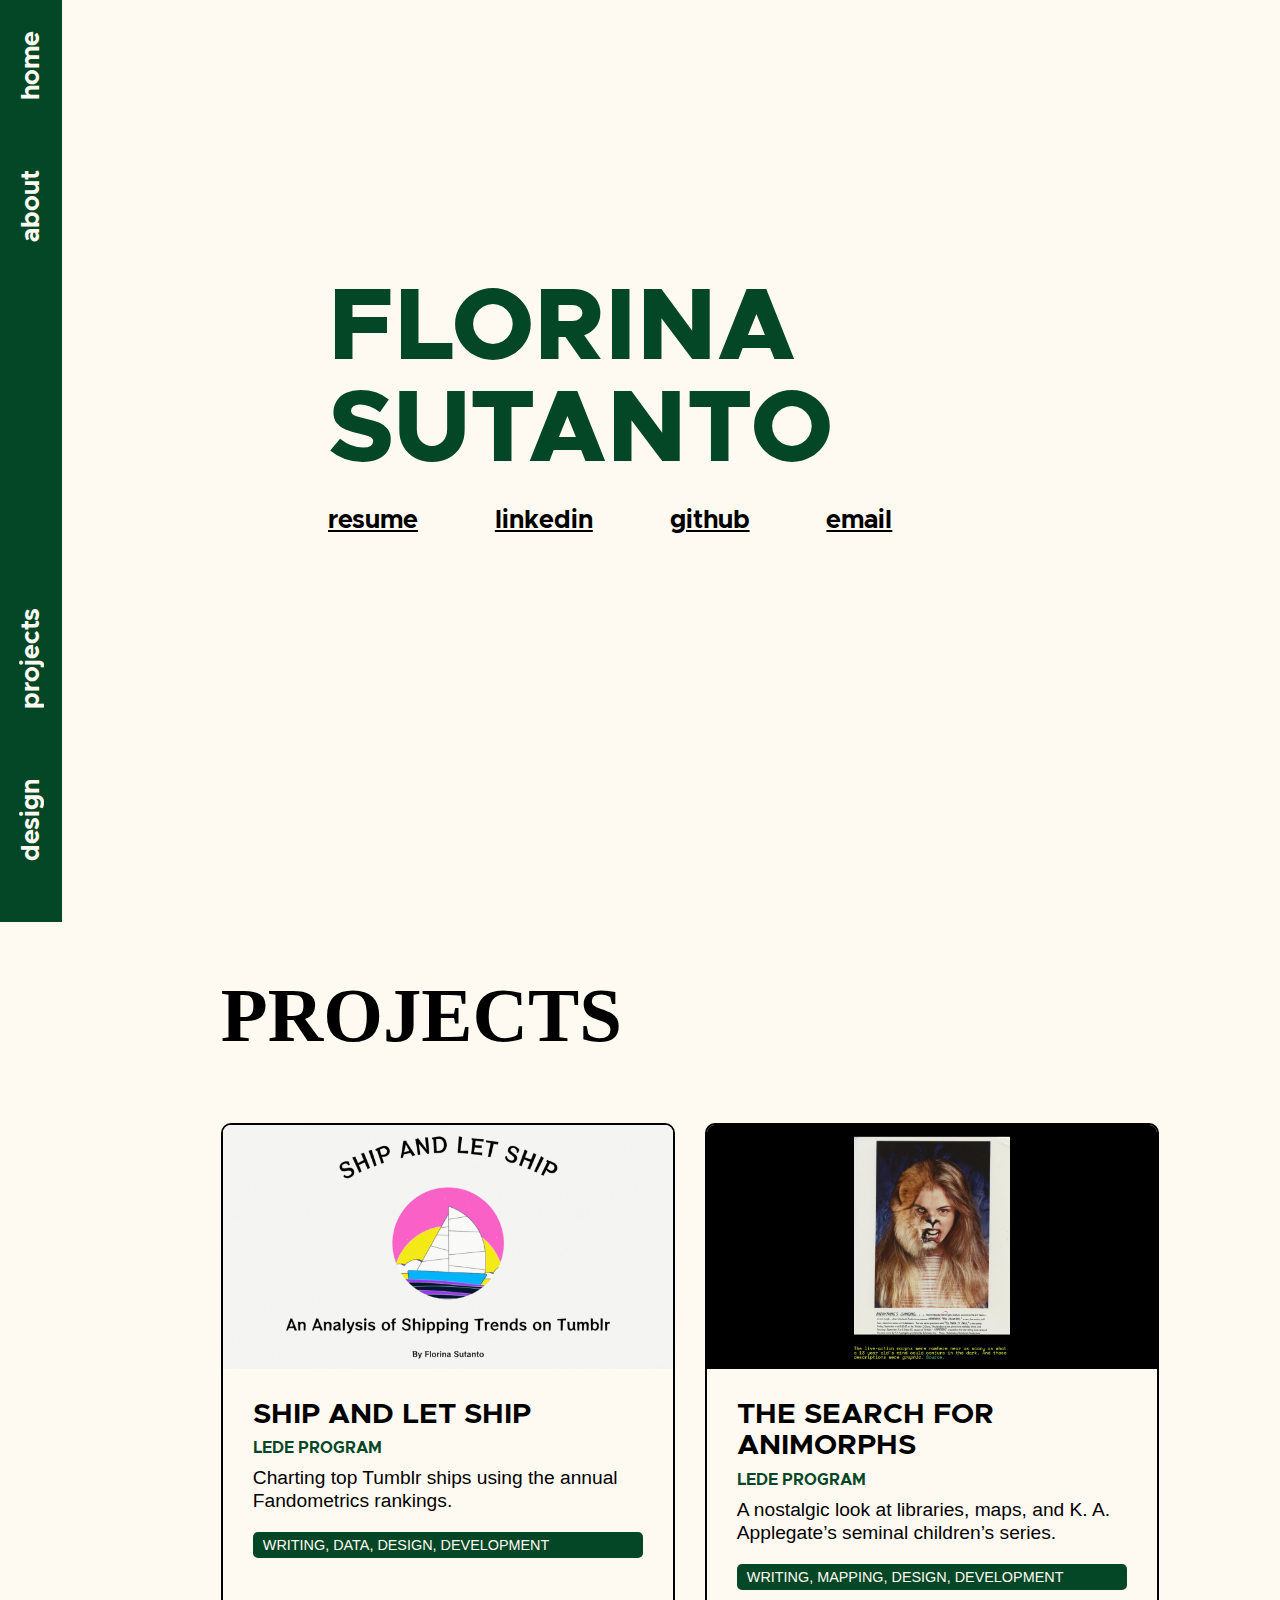
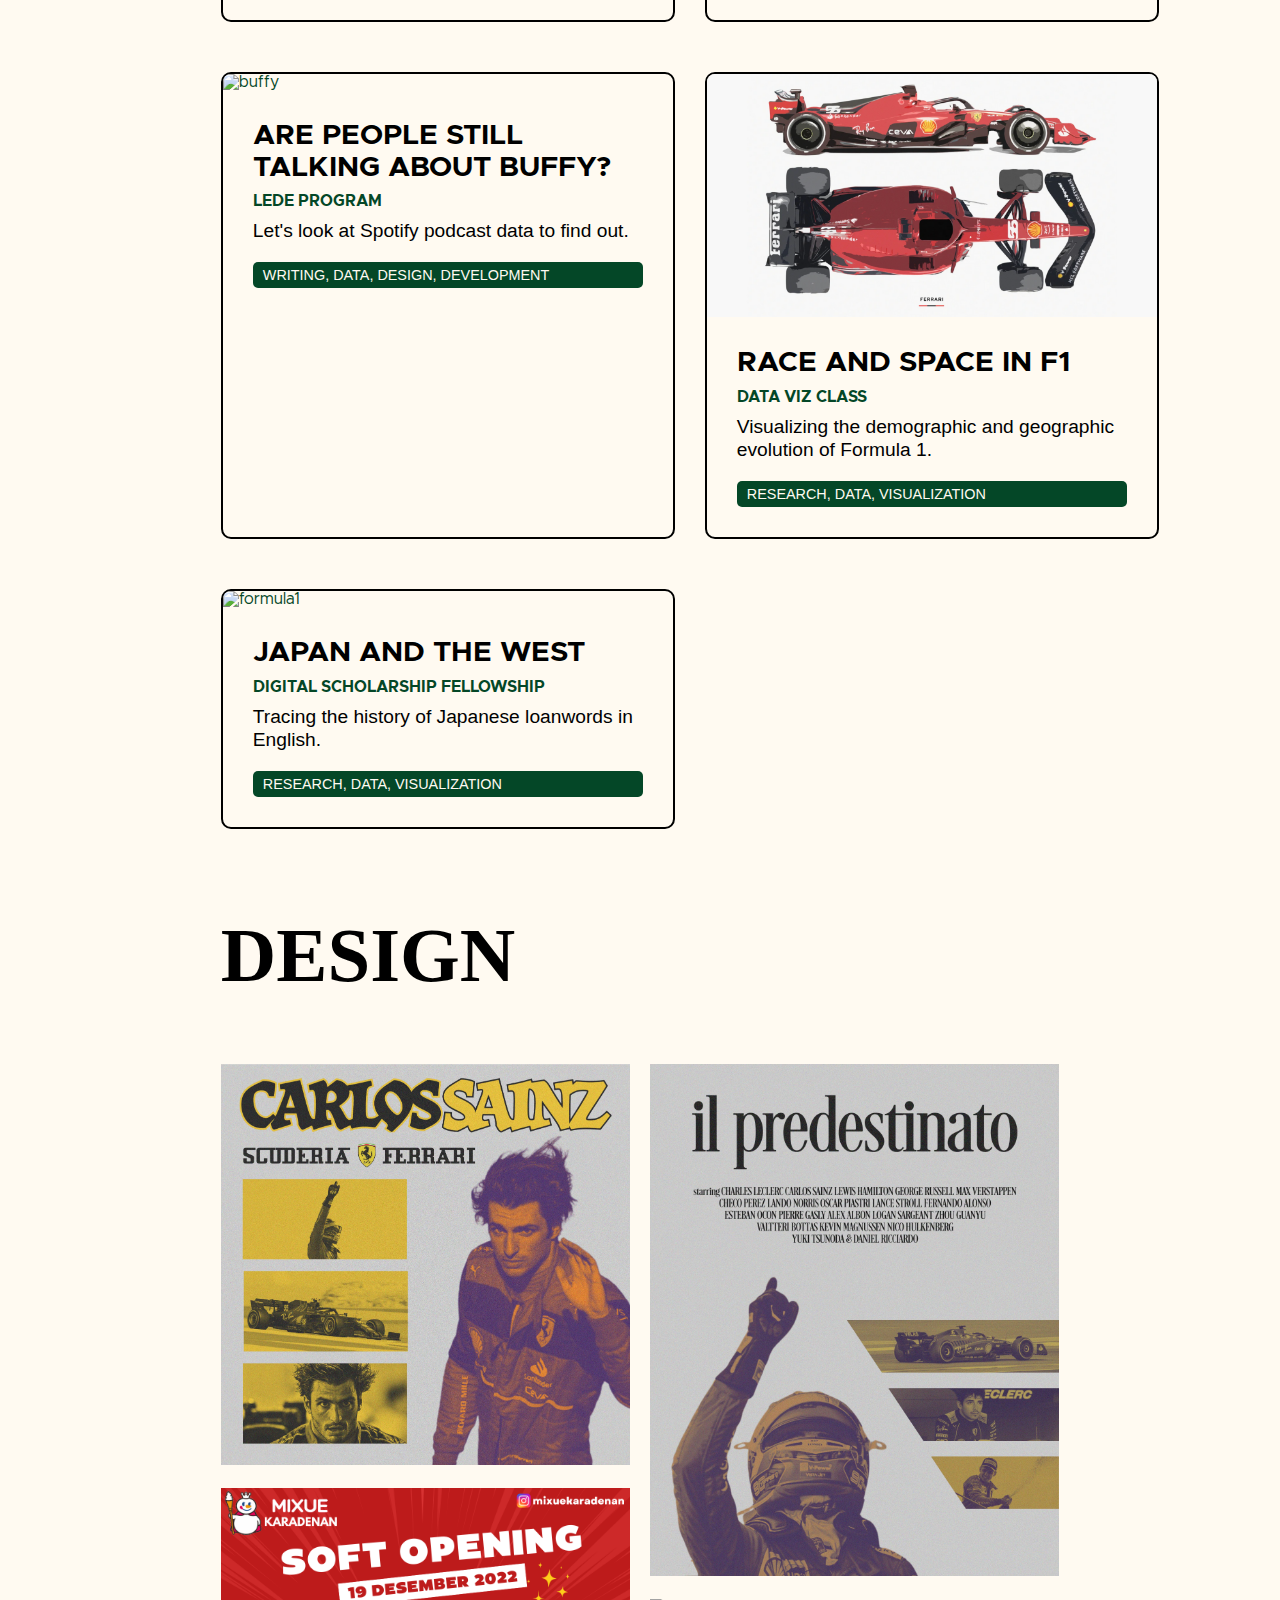
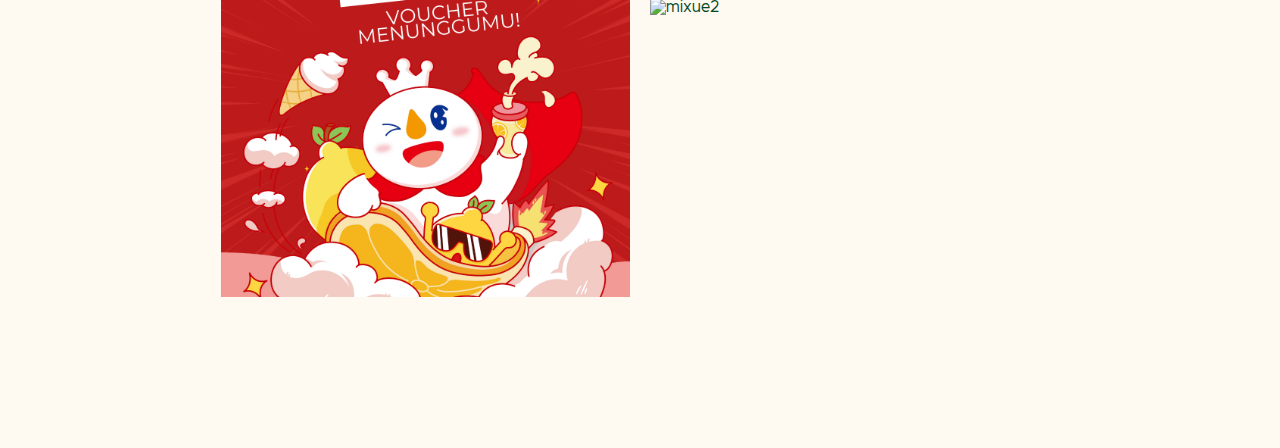
==== index.html @ 767cdd37 "Updates" ====
<!doctype html>
<html lang="en">
	<head>
		<meta charset="utf-8" />
		<link rel="icon" href="/favicon.png" />
		<link rel="stylesheet" href="/global.css">


		<meta name="viewport" content="width=device-width, initial-scale=1" />
		<title>florina sutanto</title>
		
		<link rel="modulepreload" href="./_app/immutable/entry/start.DZFULt_t.js">
		<link rel="modulepreload" href="./_app/immutable/chunks/entry.DlZ-NdJ3.js">
		<link rel="modulepreload" href="./_app/immutable/chunks/scheduler.BvLojk_z.js">
		<link rel="modulepreload" href="./_app/immutable/entry/app.CEyLYzUx.js">
		<link rel="modulepreload" href="./_app/immutable/chunks/index.WhMknJ-m.js">
		<link rel="modulepreload" href="./_app/immutable/nodes/0.BKlx58Ps.js">
		<link rel="modulepreload" href="./_app/immutable/nodes/2.KEM3TAKq.js">
	</head>
	<body data-sveltekit-preload-data="hover">
		<div style="display: contents">  <div class="sidebar" data-svelte-h="svelte-p5h71a"><div class="top-sidebar"><a href="/">home</a> <a href="/about">about</a></div> <div class="bottom-sidebar"><a href="/#projects">projects</a> <a href="/#design">design</a></div></div>    <main data-svelte-h="svelte-x6g2c"><h1>FLORINA<br>SUTANTO</h1> <p class="links"><span><a href="/assets/files/FlorinaSutantoResume.pdf">resume</a></span> <span><a href="https://www.linkedin.com/in/florinasutanto/">linkedin</a></span> <span><a href="https://github.com/retrospatial">github</a></span> <span><a href="mailto:florinasutanto@gmail.com">email</a></span></p></main> <div class="projects" id="projects" data-svelte-h="svelte-9hmcp4"><h2>PROJECTS</h2>  <div class="project-grid"><div class="project-entry"><a href="https://florinasutanto.com/tumblr-fandometrics/"><img src="/assets/images/fandometrics.gif" alt="fandometrics"></a> <div class="description"><a href="https://florinasutanto.com/tumblr-fandometrics/"><h3>SHIP AND LET SHIP</h3></a> <p class="org">LEDE PROGRAM</p> <p class="desc">Charting top Tumblr ships using the annual Fandometrics rankings.</p> <p class="skills">WRITING, DATA, DESIGN, DEVELOPMENT</p></div></div> <div class="project-entry"><a href="https://florinasutanto.com/animorphs/"><img src="/assets/images/animorphs.png" alt="animorphs"></a> <div class="description"><a href="https://florinasutanto.com/animorphs/"><h3>THE SEARCH FOR ANIMORPHS</h3></a> <p class="org">LEDE PROGRAM</p> <p class="desc">A nostalgic look at libraries, maps, and K. A. Applegate’s seminal children’s series.</p> <p class="skills">WRITING, MAPPING, DESIGN, DEVELOPMENT</p></div></div> <div class="project-entry"><a href="https://florinasutanto.com/buffy-podcasts/"><img src="/assets/images/buffy.png" alt="buffy"></a> <div class="description"><a href="https://florinasutanto.com/buffy-podcasts/"><h3>ARE PEOPLE STILL TALKING ABOUT BUFFY?</h3></a> <p class="org">LEDE PROGRAM</p> <p class="desc">Let&#39;s look at Spotify podcast data to find out.</p> <p class="skills">WRITING, DATA, DESIGN, DEVELOPMENT</p></div></div> <div class="project-entry"> <img src="/assets/images/car.png" alt="formula1">  <div class="description"> <h3>RACE AND SPACE IN F1</h3>  <p class="org">DATA VIZ CLASS</p> <p class="desc">Visualizing the demographic and geographic evolution of Formula 1.</p> <p class="skills">RESEARCH, DATA, VISUALIZATION</p></div></div> <div class="project-entry"><a href="https://storymaps.arcgis.com/stories/0067c80743bb419e9a666a253255504b"><img src="/assets/images/japan.png" alt="formula1"></a> <div class="description"><a href="https://storymaps.arcgis.com/stories/0067c80743bb419e9a666a253255504b"><h3>JAPAN AND THE WEST</h3></a> <p class="org">DIGITAL SCHOLARSHIP FELLOWSHIP</p> <p class="desc">Tracing the history of Japanese loanwords in English.</p> <p class="skills">RESEARCH, DATA, VISUALIZATION</p></div></div></div></div> <div class="design" id="design" data-svelte-h="svelte-11v1avv"><h2>DESIGN</h2> <div class="design-grid"> <img src="/assets/images/design/carlos.jpeg" alt="carlos sainz edit"> <img src="/assets/images/design/mixue3.png" alt="mixue3">  <img src="/assets/images/design/charles.jpeg" alt="charles leclerc edit"> <img src="/assets/images/design/mixue2.png" alt="mixue2"></div></div> 
			
			<script>
				{
					__sveltekit_6cgbi2 = {
						base: new URL(".", location).pathname.slice(0, -1)
					};

					const element = document.currentScript.parentElement;

					const data = [null,null];

					Promise.all([
						import("./_app/immutable/entry/start.DZFULt_t.js"),
						import("./_app/immutable/entry/app.CEyLYzUx.js")
					]).then(([kit, app]) => {
						kit.start(app, element, {
							node_ids: [0, 2],
							data,
							form: null,
							error: null
						});
					});
				}
			</script>
		</div>
	</body>
</html>
---- global.css ----
html, body {
	position: relative;
	width: 100%;
	height: 100%;
	margin: 0;
	background-color: #FFFAF1;
}

main {
    max-width: 70vw;
    margin: 0 auto;
    text-align: center; 
    padding-top: 30vh;
	padding-left: 25vw;
	height: 100vh; 
	box-sizing: border-box;
}


body {
	color: #044727;
	margin: 0;
	padding: 8px;
	box-sizing: border-box;
	font-family: "Metropolis Regular", sans-serif;
}

h1 {
    font-family: "Metropolis ExtraBold", sans-serif;
    font-size: 8vw;;
    text-align: left; 
	margin: 0 auto;
}

.links {
    font-family: "Metropolis Bold", sans-serif;
    font-size: 2vw;
    color: black;
    text-align: left;
    display: flex;
    justify-content: flex-start;
    gap: 6vw;
}

.links a {
    text-decoration: underline black; 
}

.links a:hover {
    color: #044727;
    text-decoration-color: #044727;
}


h2 {
	font-family: "Space Mono";
	color: black;
	font-size: 6vw;
}

/* PROJECTS */

.projects {
    max-width: calc(70vw - 3.6em);
    margin: 0 auto;
}

.project-grid {
    display: grid;
    grid-template-columns: repeat(2, 1fr); /* Two columns per row */
    grid-gap: 30px; 
}

.project-entry {
    border: 2px solid black;
    border-radius: 10px;
    overflow: hidden;
    width: 450px; 
    margin-bottom: 20px; 
}

.project-entry a {
    display: block;
    text-decoration: none;
    color: inherit;
}

.project-entry img {
    width: 100%;
    height: auto;
    display: block;
}

.project-entry .description {
    padding: 30px;
}

.project-entry .description h3 {
    margin-top: 0;
    margin-bottom: 0;
    font-family: "Metropolis Bold", sans-serif;
    font-size: 1.8em;
    color: black;
    text-transform: uppercase;
    line-height: 1.1;
}

.project-entry .description a:hover h3 {
    text-decoration: underline;
}

.project-entry .description p.org {
    font-family: "Metropolis Bold", sans-serif;
    margin-bottom: 0;
    margin-top: 10px;
    color:#044727;
    font-size: 1em;
}

.project-entry .description p.desc {
    font-family: "Metropolis", sans-serif;
    margin-bottom: 0;
    margin-top: 10px;
    color: black;
    font-size: 1.2em;
    line-height: 1.2;
}

.project-entry .description p.skills {
    font-family: "Space Mono", sans-serif;
    margin-bottom: 0;
    margin-top: 20px;
    color: #FFFAF1;
    font-size: 0.9em;
    background-color: #044727;
    border-radius: 5px;
    padding: 5px;
    padding-left: 10px;
    text-align: left;
}

/* DESIGN */

.design {
    max-width: calc(70vw - 3.6em);
    margin: 0 auto;
    padding-bottom: 10vw;
}


.design-grid {
    column-count: 2;
    column-gap: 20px;
}
    /* display: grid;
    grid-template-columns: repeat(2, 1fr); */

.design-grid > * {
    margin-bottom: 20px; 
}


.design-grid img {
    width: 100%;
    height: auto;
    max-width: 100%; 
}


/* SIDEBAR */

.sidebar {
    background-color: #044727;
    width: 2.5em;
    height: 100vh; 
    position: fixed;
    top: 0;
    left: 0;
    display: flex;
    flex-direction: column;
    align-items: center; /* Center horizontally */
	justify-content: space-between;
	padding: 0.7em;
}

.top-sidebar,
.bottom-sidebar {
    display: flex;
    flex-direction: column;
}

.top-sidebar a,
.bottom-sidebar a {
    color: #FFFAF1;
	font-family: "Metropolis Bold", sans-serif;
    writing-mode: vertical-rl; 
    text-orientation: mixed; 
    margin-bottom: 30px; 
	transform: rotate(180deg);
	font-size: 1.6em;
	padding-top: 20px;
	padding-bottom:20px;
}

.sidebar a:hover {
    text-decoration: underline;
}

.top-sidebar {
    margin-bottom: auto; 
}


a {
	color: black ;
    text-decoration: none;
}

/* ABOUT */

.about {
    max-width: 70vw;
    margin: 0 auto;
    text-align: left; 
    padding-top: 15vh;
}

.about-text {
    max-width: 50vw;
    line-height: 1.5;
    font-size: 1.5em;
    height: 100vh;
}

.about-text-final {
    max-width: 50vw;
    line-height: 1.5;
    font-size: 1.5em;
    height: 50vh;
}

.picture img {
    transform: scaleX(-1);
    position: fixed;
    right: 0;
    bottom: 0;
    max-height: 70vh;
    max-width: 25vw;
}

.about-text a:hover {
    text-decoration: underline;
}

.about-text > .arrow {
    max-width: 1.8vw;
    display: block;
    margin: auto;
    margin-top: 20vh;
}

/* EXTRA */

@media (min-width: 640px) {
	main {
		max-width: none;
	}
}

@font-face {
    font-family: 'Metropolis Regular';
    src: url('/assets/fonts/metropolis/Metropolis-Regular.ttf') format('truetype');
}

@font-face {
    font-family: 'Metropolis Medium';
    src: url('/assets/fonts/metropolis/Metropolis-Medium.ttf') format('truetype');
}

@font-face {
    font-family: 'Metropolis Bold';
    src: url('/assets/fonts/metropolis/Metropolis-Bold.ttf') format('truetype');
}

@font-face {
    font-family: 'Metropolis ExtraBold';
    src: url('/assets/fonts/metropolis/Metropolis-ExtraBold.ttf') format('truetype');
}
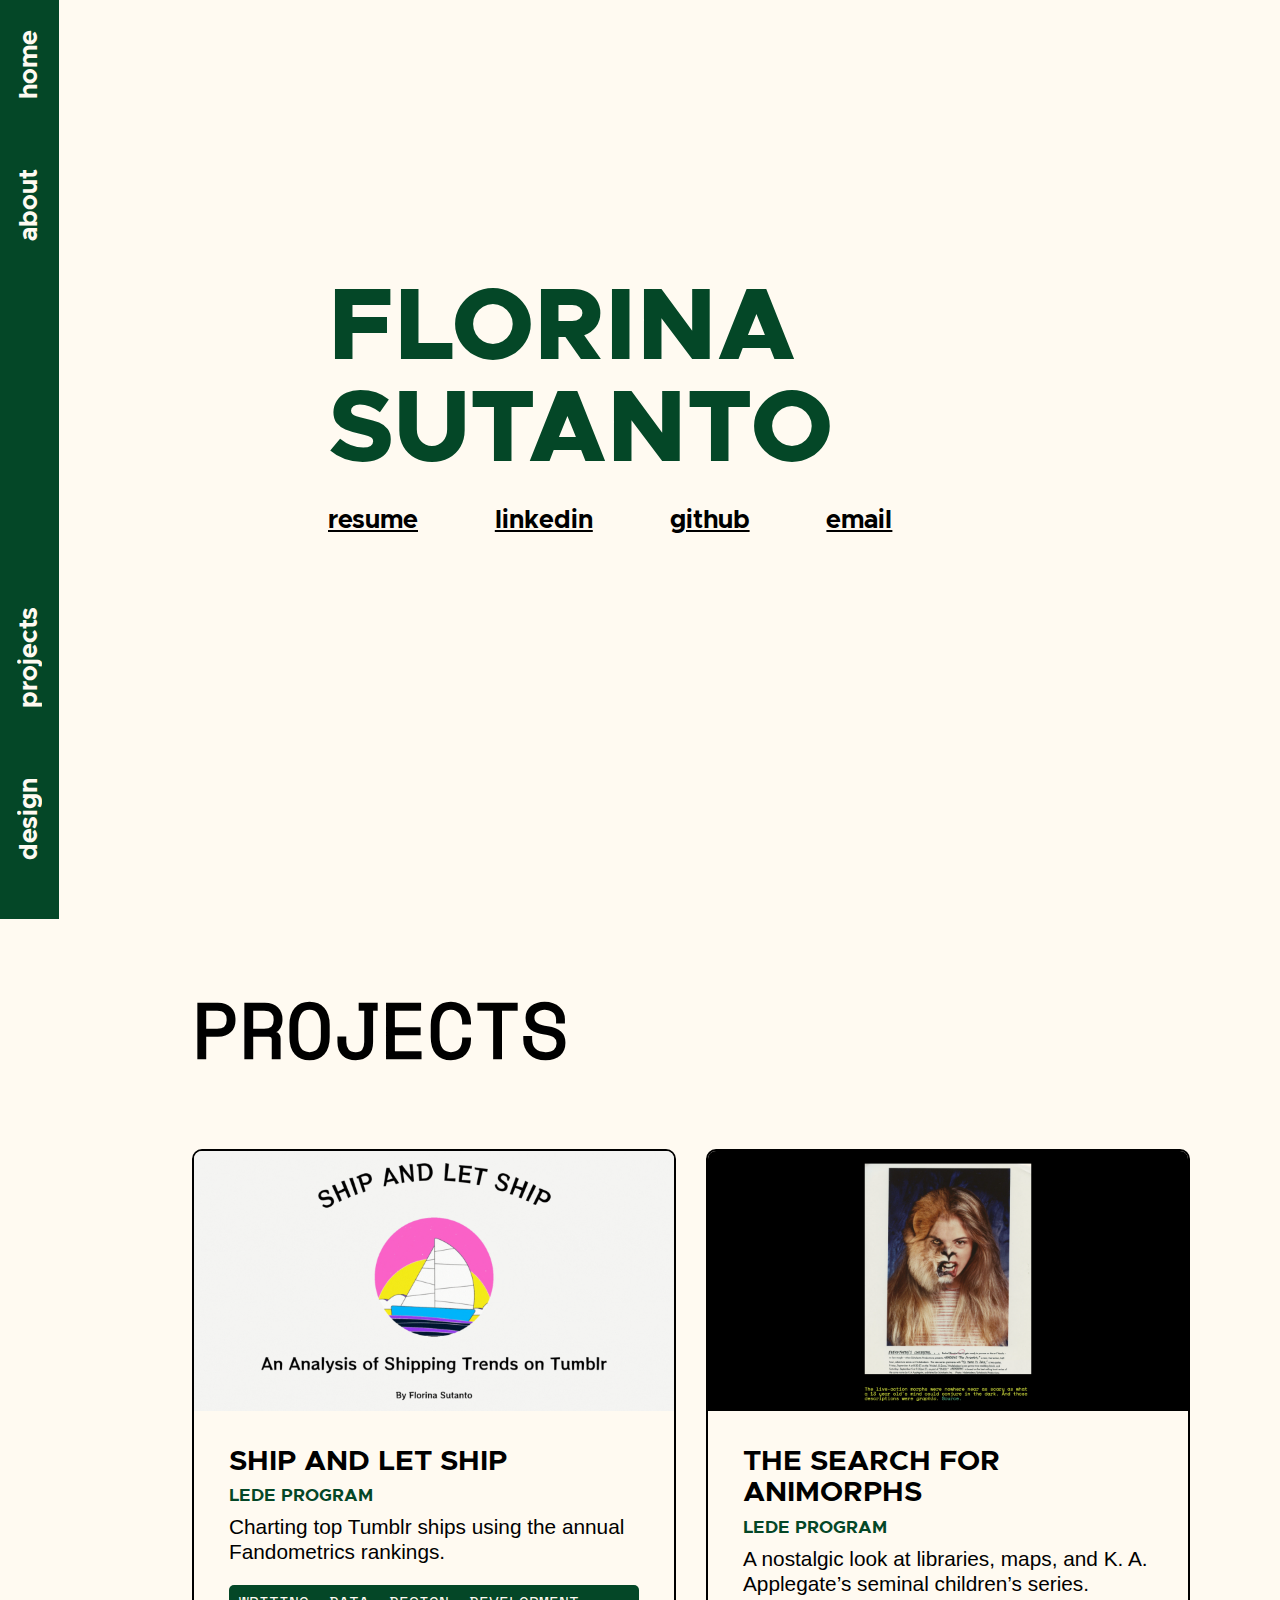
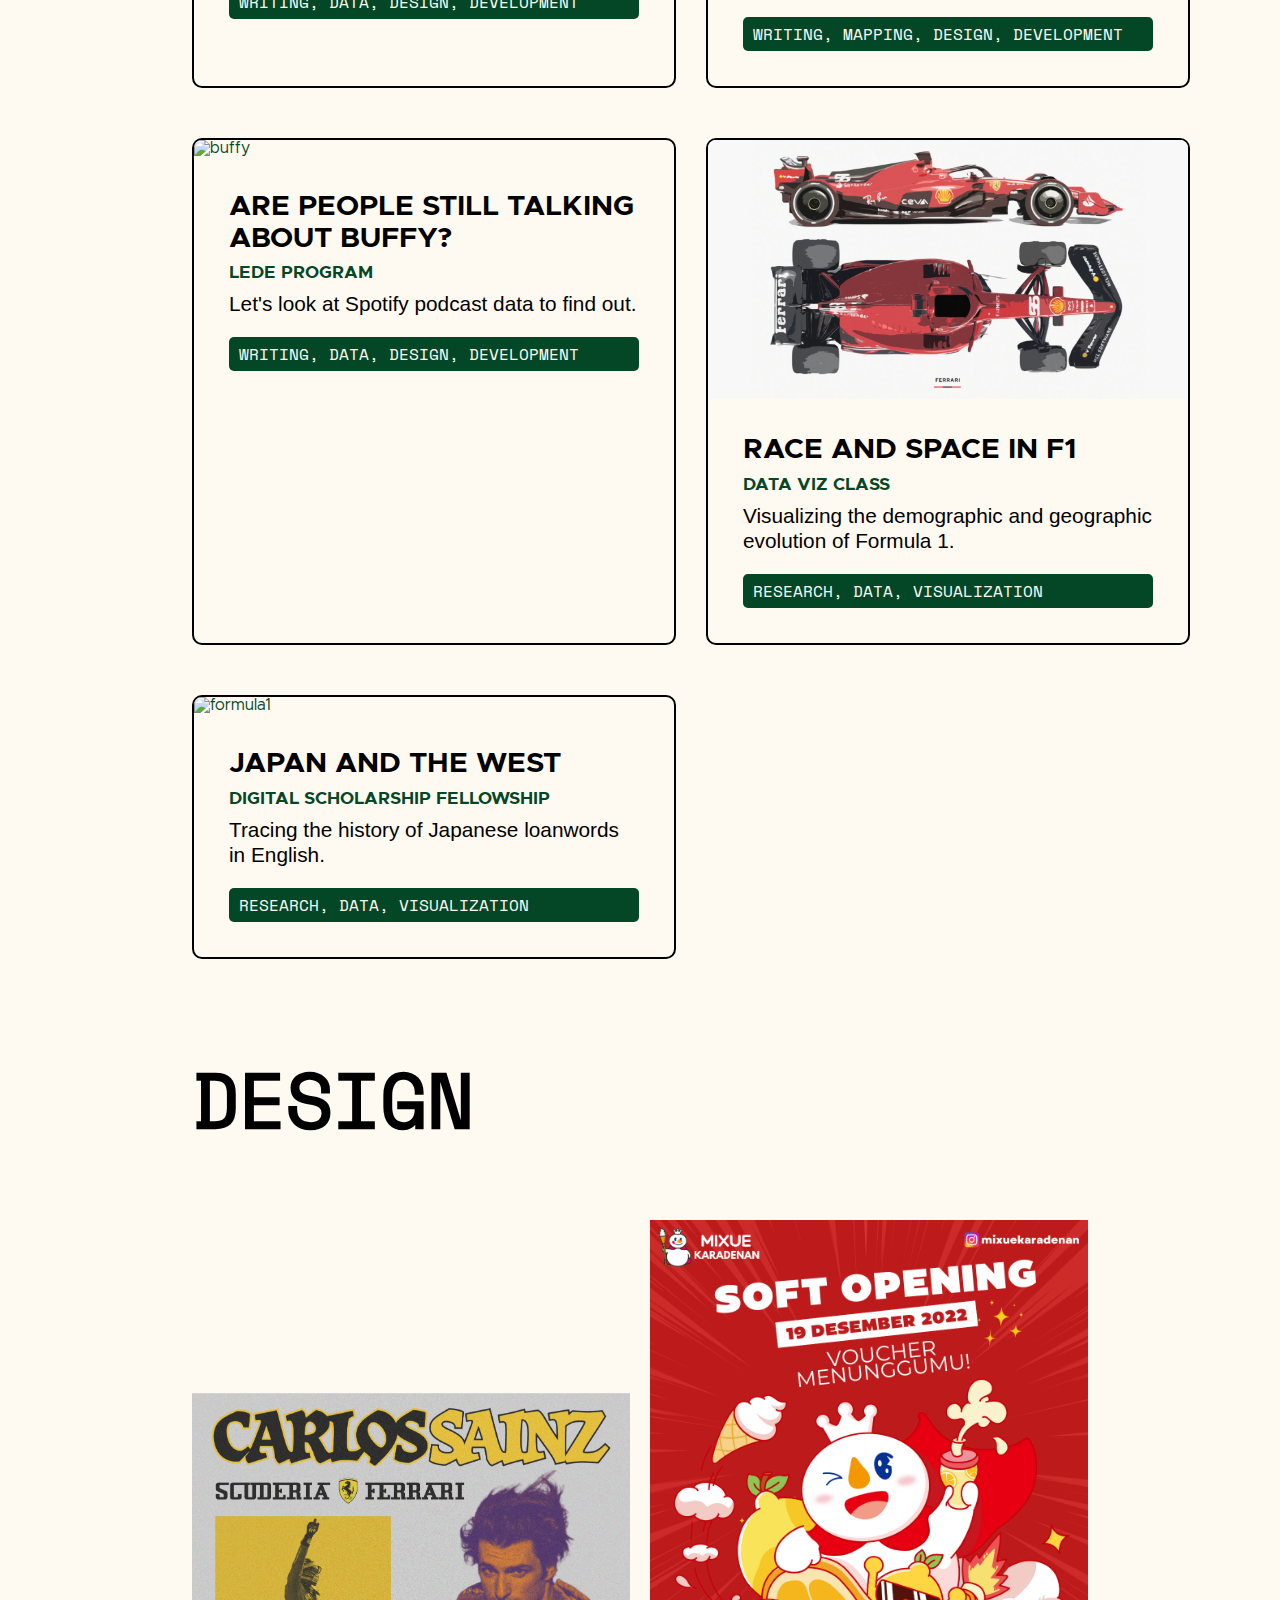
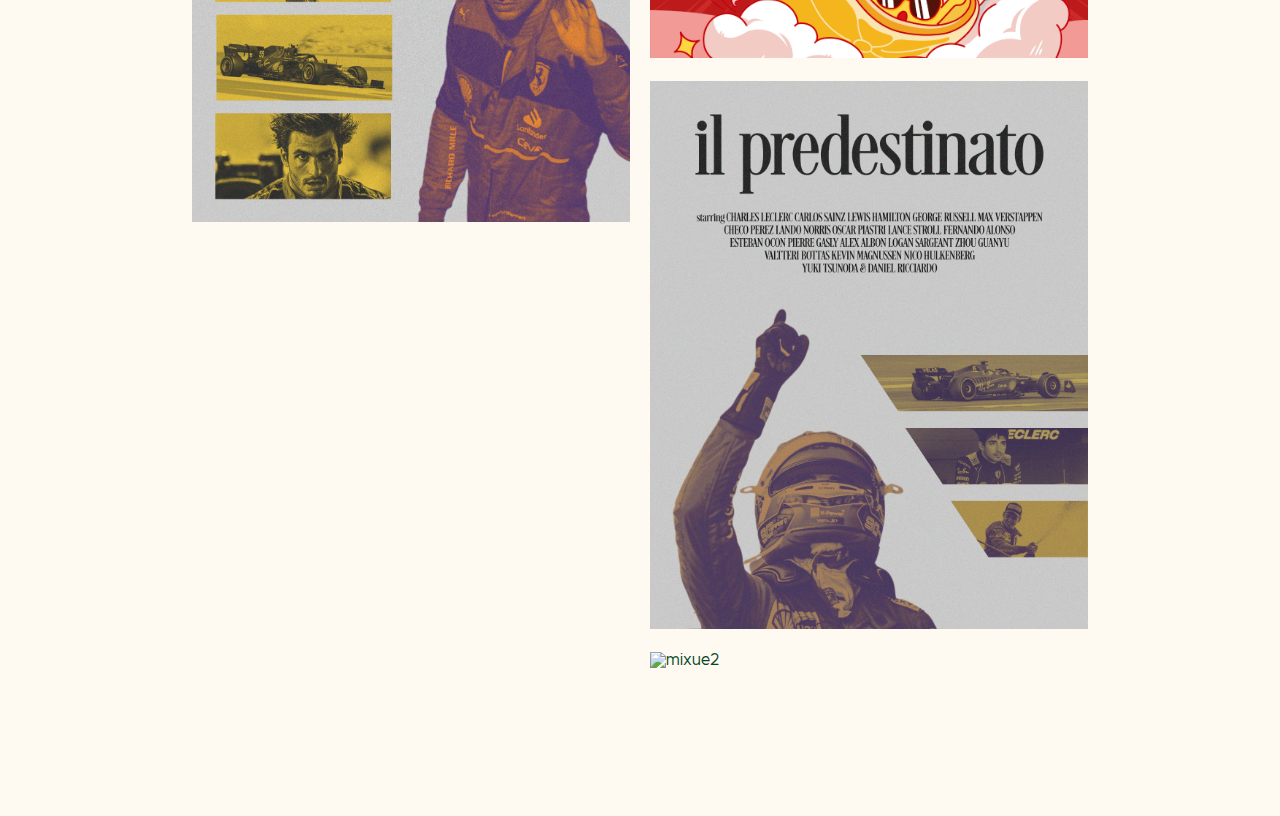
==== commit 1e2f819c: "Updates" ====
--- a/index.html
+++ b/index.html
@@ -9,20 +9,20 @@
 		<meta name="viewport" content="width=device-width, initial-scale=1" />
 		<title>florina sutanto</title>
 		
-		<link rel="modulepreload" href="./_app/immutable/entry/start.DZFULt_t.js">
-		<link rel="modulepreload" href="./_app/immutable/chunks/entry.DlZ-NdJ3.js">
+		<link rel="modulepreload" href="./_app/immutable/entry/start.xj5oYod6.js">
+		<link rel="modulepreload" href="./_app/immutable/chunks/entry.XD7IxQ_7.js">
 		<link rel="modulepreload" href="./_app/immutable/chunks/scheduler.BvLojk_z.js">
-		<link rel="modulepreload" href="./_app/immutable/entry/app.CEyLYzUx.js">
+		<link rel="modulepreload" href="./_app/immutable/entry/app.Df0ywa9u.js">
 		<link rel="modulepreload" href="./_app/immutable/chunks/index.WhMknJ-m.js">
 		<link rel="modulepreload" href="./_app/immutable/nodes/0.BKlx58Ps.js">
-		<link rel="modulepreload" href="./_app/immutable/nodes/2.KEM3TAKq.js">
+		<link rel="modulepreload" href="./_app/immutable/nodes/2.jhvs9wLq.js">
 	</head>
 	<body data-sveltekit-preload-data="hover">
-		<div style="display: contents">  <div class="sidebar" data-svelte-h="svelte-p5h71a"><div class="top-sidebar"><a href="/">home</a> <a href="/about">about</a></div> <div class="bottom-sidebar"><a href="/#projects">projects</a> <a href="/#design">design</a></div></div>    <main data-svelte-h="svelte-x6g2c"><h1>FLORINA<br>SUTANTO</h1> <p class="links"><span><a href="/assets/files/FlorinaSutantoResume.pdf">resume</a></span> <span><a href="https://www.linkedin.com/in/florinasutanto/">linkedin</a></span> <span><a href="https://github.com/retrospatial">github</a></span> <span><a href="mailto:florinasutanto@gmail.com">email</a></span></p></main> <div class="projects" id="projects" data-svelte-h="svelte-9hmcp4"><h2>PROJECTS</h2>  <div class="project-grid"><div class="project-entry"><a href="https://florinasutanto.com/tumblr-fandometrics/"><img src="/assets/images/fandometrics.gif" alt="fandometrics"></a> <div class="description"><a href="https://florinasutanto.com/tumblr-fandometrics/"><h3>SHIP AND LET SHIP</h3></a> <p class="org">LEDE PROGRAM</p> <p class="desc">Charting top Tumblr ships using the annual Fandometrics rankings.</p> <p class="skills">WRITING, DATA, DESIGN, DEVELOPMENT</p></div></div> <div class="project-entry"><a href="https://florinasutanto.com/animorphs/"><img src="/assets/images/animorphs.png" alt="animorphs"></a> <div class="description"><a href="https://florinasutanto.com/animorphs/"><h3>THE SEARCH FOR ANIMORPHS</h3></a> <p class="org">LEDE PROGRAM</p> <p class="desc">A nostalgic look at libraries, maps, and K. A. Applegate’s seminal children’s series.</p> <p class="skills">WRITING, MAPPING, DESIGN, DEVELOPMENT</p></div></div> <div class="project-entry"><a href="https://florinasutanto.com/buffy-podcasts/"><img src="/assets/images/buffy.png" alt="buffy"></a> <div class="description"><a href="https://florinasutanto.com/buffy-podcasts/"><h3>ARE PEOPLE STILL TALKING ABOUT BUFFY?</h3></a> <p class="org">LEDE PROGRAM</p> <p class="desc">Let&#39;s look at Spotify podcast data to find out.</p> <p class="skills">WRITING, DATA, DESIGN, DEVELOPMENT</p></div></div> <div class="project-entry"> <img src="/assets/images/car.png" alt="formula1">  <div class="description"> <h3>RACE AND SPACE IN F1</h3>  <p class="org">DATA VIZ CLASS</p> <p class="desc">Visualizing the demographic and geographic evolution of Formula 1.</p> <p class="skills">RESEARCH, DATA, VISUALIZATION</p></div></div> <div class="project-entry"><a href="https://storymaps.arcgis.com/stories/0067c80743bb419e9a666a253255504b"><img src="/assets/images/japan.png" alt="formula1"></a> <div class="description"><a href="https://storymaps.arcgis.com/stories/0067c80743bb419e9a666a253255504b"><h3>JAPAN AND THE WEST</h3></a> <p class="org">DIGITAL SCHOLARSHIP FELLOWSHIP</p> <p class="desc">Tracing the history of Japanese loanwords in English.</p> <p class="skills">RESEARCH, DATA, VISUALIZATION</p></div></div></div></div> <div class="design" id="design" data-svelte-h="svelte-11v1avv"><h2>DESIGN</h2> <div class="design-grid"> <img src="/assets/images/design/carlos.jpeg" alt="carlos sainz edit"> <img src="/assets/images/design/mixue3.png" alt="mixue3">  <img src="/assets/images/design/charles.jpeg" alt="charles leclerc edit"> <img src="/assets/images/design/mixue2.png" alt="mixue2"></div></div> 
+		<div style="display: contents">  <div class="sidebar" data-svelte-h="svelte-p5h71a"><div class="top-sidebar"><a href="/">home</a> <a href="/about">about</a></div> <div class="bottom-sidebar"><a href="/#projects">projects</a> <a href="/#design">design</a></div></div>    <main data-svelte-h="svelte-x6g2c"><h1>FLORINA<br>SUTANTO</h1> <p class="links"><span><a href="/assets/files/FlorinaSutantoResume.pdf">resume</a></span> <span><a href="https://www.linkedin.com/in/florinasutanto/">linkedin</a></span> <span><a href="https://github.com/retrospatial">github</a></span> <span><a href="mailto:florinasutanto@gmail.com">email</a></span></p></main> <div class="projects" id="projects" data-svelte-h="svelte-9hmcp4"><h2>PROJECTS</h2>  <div class="project-grid"><div class="project-entry"><a href="https://florinasutanto.com/tumblr-fandometrics/"><img src="/assets/images/fandometrics.gif" alt="fandometrics"></a> <div class="description"><a href="https://florinasutanto.com/tumblr-fandometrics/"><h3>SHIP AND LET SHIP</h3></a> <p class="org">LEDE PROGRAM</p> <p class="desc">Charting top Tumblr ships using the annual Fandometrics rankings.</p> <p class="skills">WRITING, DATA, DESIGN, DEVELOPMENT</p></div></div> <div class="project-entry"><a href="https://florinasutanto.com/animorphs/"><img src="/assets/images/animorphs.png" alt="animorphs"></a> <div class="description"><a href="https://florinasutanto.com/animorphs/"><h3>THE SEARCH FOR ANIMORPHS</h3></a> <p class="org">LEDE PROGRAM</p> <p class="desc">A nostalgic look at libraries, maps, and K. A. Applegate’s seminal children’s series.</p> <p class="skills">WRITING, MAPPING, DESIGN, DEVELOPMENT</p></div></div> <div class="project-entry"><a href="https://florinasutanto.com/buffy-podcasts/"><img src="/assets/images/buffy.png" alt="buffy"></a> <div class="description"><a href="https://florinasutanto.com/buffy-podcasts/"><h3>ARE PEOPLE STILL TALKING ABOUT BUFFY?</h3></a> <p class="org">LEDE PROGRAM</p> <p class="desc">Let&#39;s look at Spotify podcast data to find out.</p> <p class="skills">WRITING, DATA, DESIGN, DEVELOPMENT</p></div></div> <div class="project-entry"> <img src="/assets/images/car.png" alt="formula1">  <div class="description"> <h3>RACE AND SPACE IN F1</h3>  <p class="org">DATA VIZ CLASS</p> <p class="desc">Visualizing the demographic and geographic evolution of Formula 1.</p> <p class="skills">RESEARCH, DATA, VISUALIZATION</p></div></div> <div class="project-entry"><a href="https://storymaps.arcgis.com/stories/0067c80743bb419e9a666a253255504b"><img src="/assets/images/japan.png" alt="formula1"></a> <div class="description"><a href="https://storymaps.arcgis.com/stories/0067c80743bb419e9a666a253255504b"><h3>JAPAN AND THE WEST</h3></a> <p class="org">DIGITAL SCHOLARSHIP FELLOWSHIP</p> <p class="desc">Tracing the history of Japanese loanwords in English.</p> <p class="skills">RESEARCH, DATA, VISUALIZATION</p></div></div></div></div> <div class="design" id="design" data-svelte-h="svelte-1ik5ubk"><h2>DESIGN</h2> <div class="design-grid"> <video autoplay loop muted playsinline><source src="assets/images/design/output.mp4" type="video/mp4"></video> <img src="/assets/images/design/carlos.jpeg" alt="carlos sainz edit"> <img src="/assets/images/design/mixue3.png" alt="mixue3">  <img src="/assets/images/design/charles.jpeg" alt="charles leclerc edit"> <img src="/assets/images/design/mixue2.png" alt="mixue2"></div></div> 
 			
 			<script>
 				{
-					__sveltekit_6cgbi2 = {
+					__sveltekit_rvyb06 = {
 						base: new URL(".", location).pathname.slice(0, -1)
 					};
 
@@ -31,8 +31,8 @@
 					const data = [null,null];
 
 					Promise.all([
-						import("./_app/immutable/entry/start.DZFULt_t.js"),
-						import("./_app/immutable/entry/app.CEyLYzUx.js")
+						import("./_app/immutable/entry/start.xj5oYod6.js"),
+						import("./_app/immutable/entry/app.Df0ywa9u.js")
 					]).then(([kit, app]) => {
 						kit.start(app, element, {
 							node_ids: [0, 2],
--- a/global.css
+++ b/global.css
@@ -61,7 +61,7 @@
 /* PROJECTS */
 
 .projects {
-    max-width: calc(70vw - 3.6em);
+    max-width: calc(70vw);
     margin: 0 auto;
 }
 
@@ -75,7 +75,7 @@
     border: 2px solid black;
     border-radius: 10px;
     overflow: hidden;
-    width: 450px; 
+    width: 480px; 
     margin-bottom: 20px; 
 }
 
@@ -92,7 +92,7 @@
 }
 
 .project-entry .description {
-    padding: 30px;
+    padding: 35px;
 }
 
 .project-entry .description h3 {
@@ -114,7 +114,7 @@
     margin-bottom: 0;
     margin-top: 10px;
     color:#044727;
-    font-size: 1em;
+    font-size: 1.1em;
 }
 
 .project-entry .description p.desc {
@@ -122,7 +122,7 @@
     margin-bottom: 0;
     margin-top: 10px;
     color: black;
-    font-size: 1.2em;
+    font-size: 1.3em;
     line-height: 1.2;
 }
 
@@ -131,7 +131,7 @@
     margin-bottom: 0;
     margin-top: 20px;
     color: #FFFAF1;
-    font-size: 0.9em;
+    font-size: 1em;
     background-color: #044727;
     border-radius: 5px;
     padding: 5px;
@@ -142,7 +142,7 @@
 /* DESIGN */
 
 .design {
-    max-width: calc(70vw - 3.6em);
+    max-width: calc(70vw);
     margin: 0 auto;
     padding-bottom: 10vw;
 }
@@ -161,6 +161,12 @@
 
 
 .design-grid img {
+    width: 100%;
+    height: auto;
+    max-width: 100%; 
+}
+
+.design-grid video {
     width: 100%;
     height: auto;
     max-width: 100%; 
@@ -180,7 +186,7 @@
     flex-direction: column;
     align-items: center; /* Center horizontally */
 	justify-content: space-between;
-	padding: 0.7em;
+	padding: 0.6em;
 }
 
 .top-sidebar,
@@ -228,14 +234,14 @@
 .about-text {
     max-width: 50vw;
     line-height: 1.5;
-    font-size: 1.5em;
+    font-size: 1.8em;
     height: 100vh;
 }
 
 .about-text-final {
     max-width: 50vw;
     line-height: 1.5;
-    font-size: 1.5em;
+    font-size: 1.8em;
     height: 50vh;
 }
 
@@ -245,7 +251,7 @@
     right: 0;
     bottom: 0;
     max-height: 70vh;
-    max-width: 25vw;
+    max-width: 30vw;
 }
 
 .about-text a:hover {
@@ -253,7 +259,7 @@
 }
 
 .about-text > .arrow {
-    max-width: 1.8vw;
+    max-width: 2vw;
     display: block;
     margin: auto;
     margin-top: 20vh;
@@ -268,6 +274,11 @@
 }
 
 @font-face {
+    font-family: 'Space Mono';
+    src: url('/assets/fonts/spacemono/SpaceMono-Regular.ttf') format('truetype');
+}
+
+@font-face {
     font-family: 'Metropolis Regular';
     src: url('/assets/fonts/metropolis/Metropolis-Regular.ttf') format('truetype');
 }
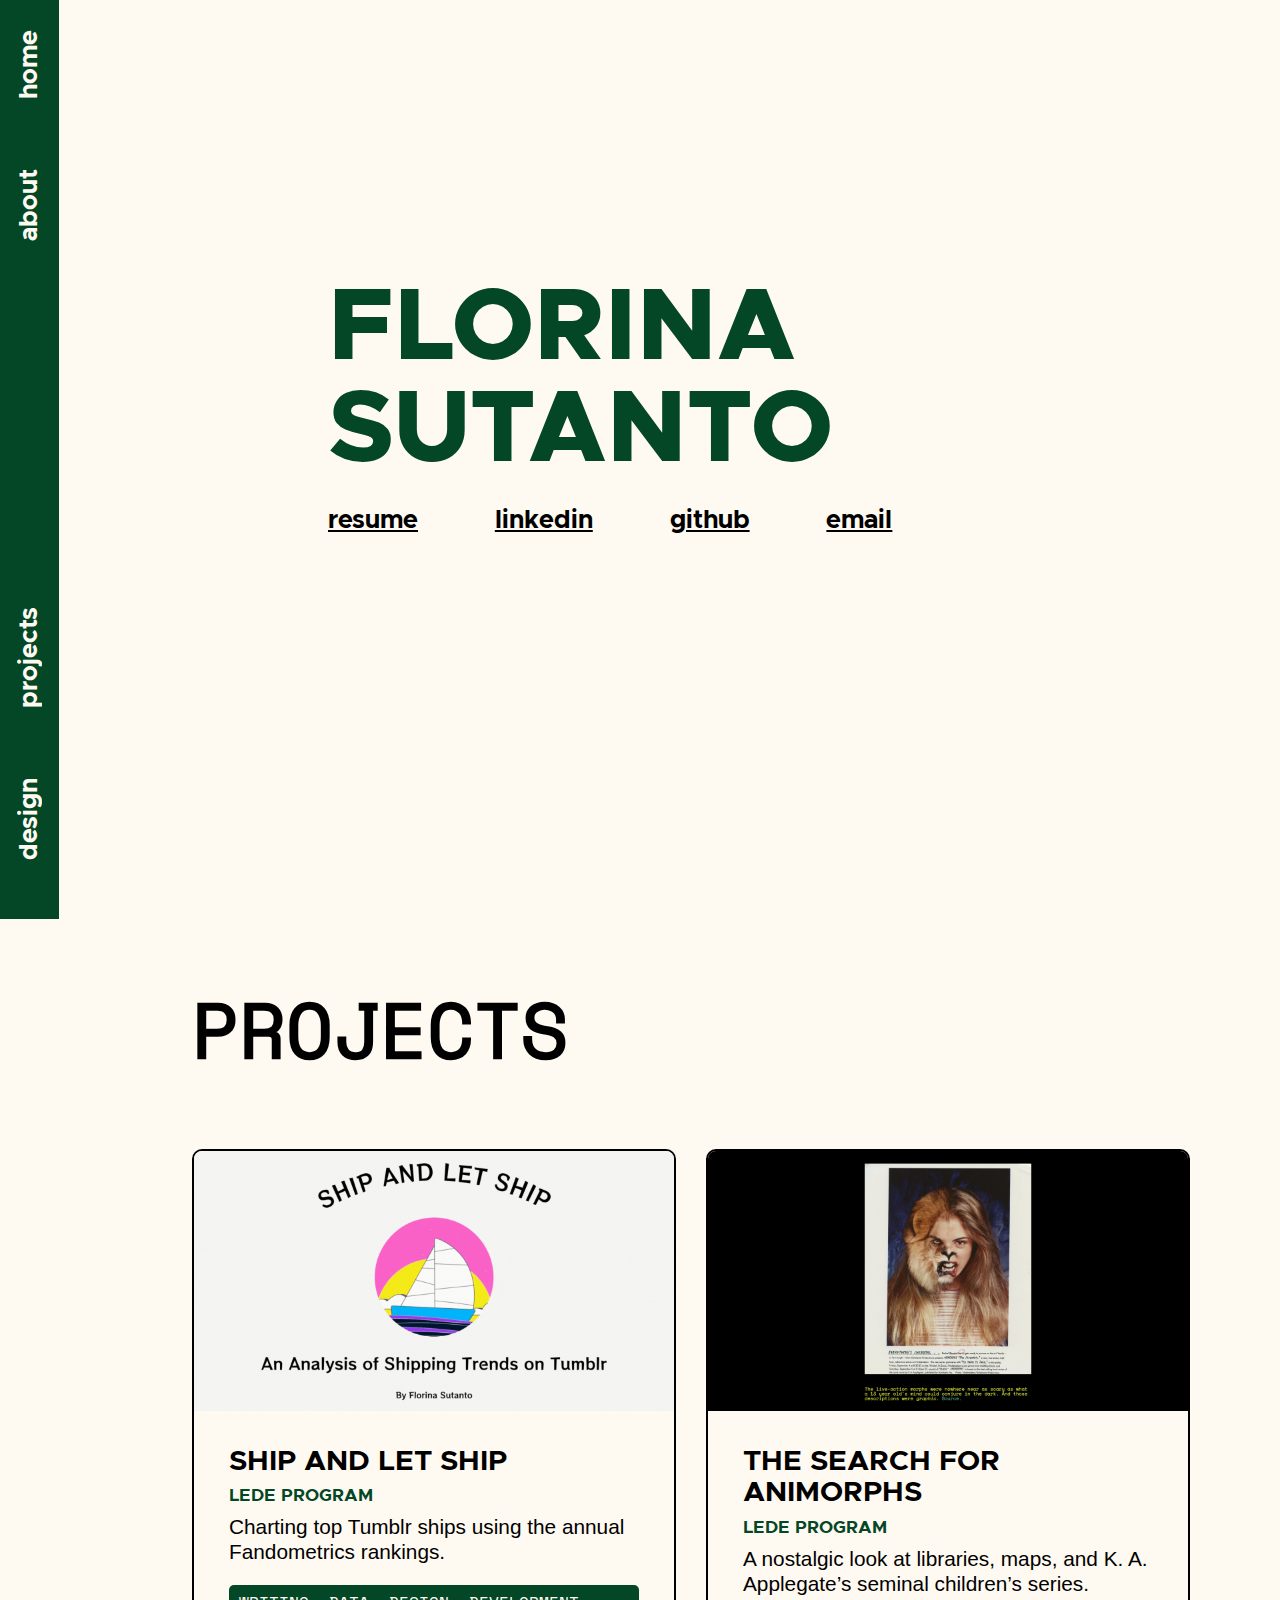
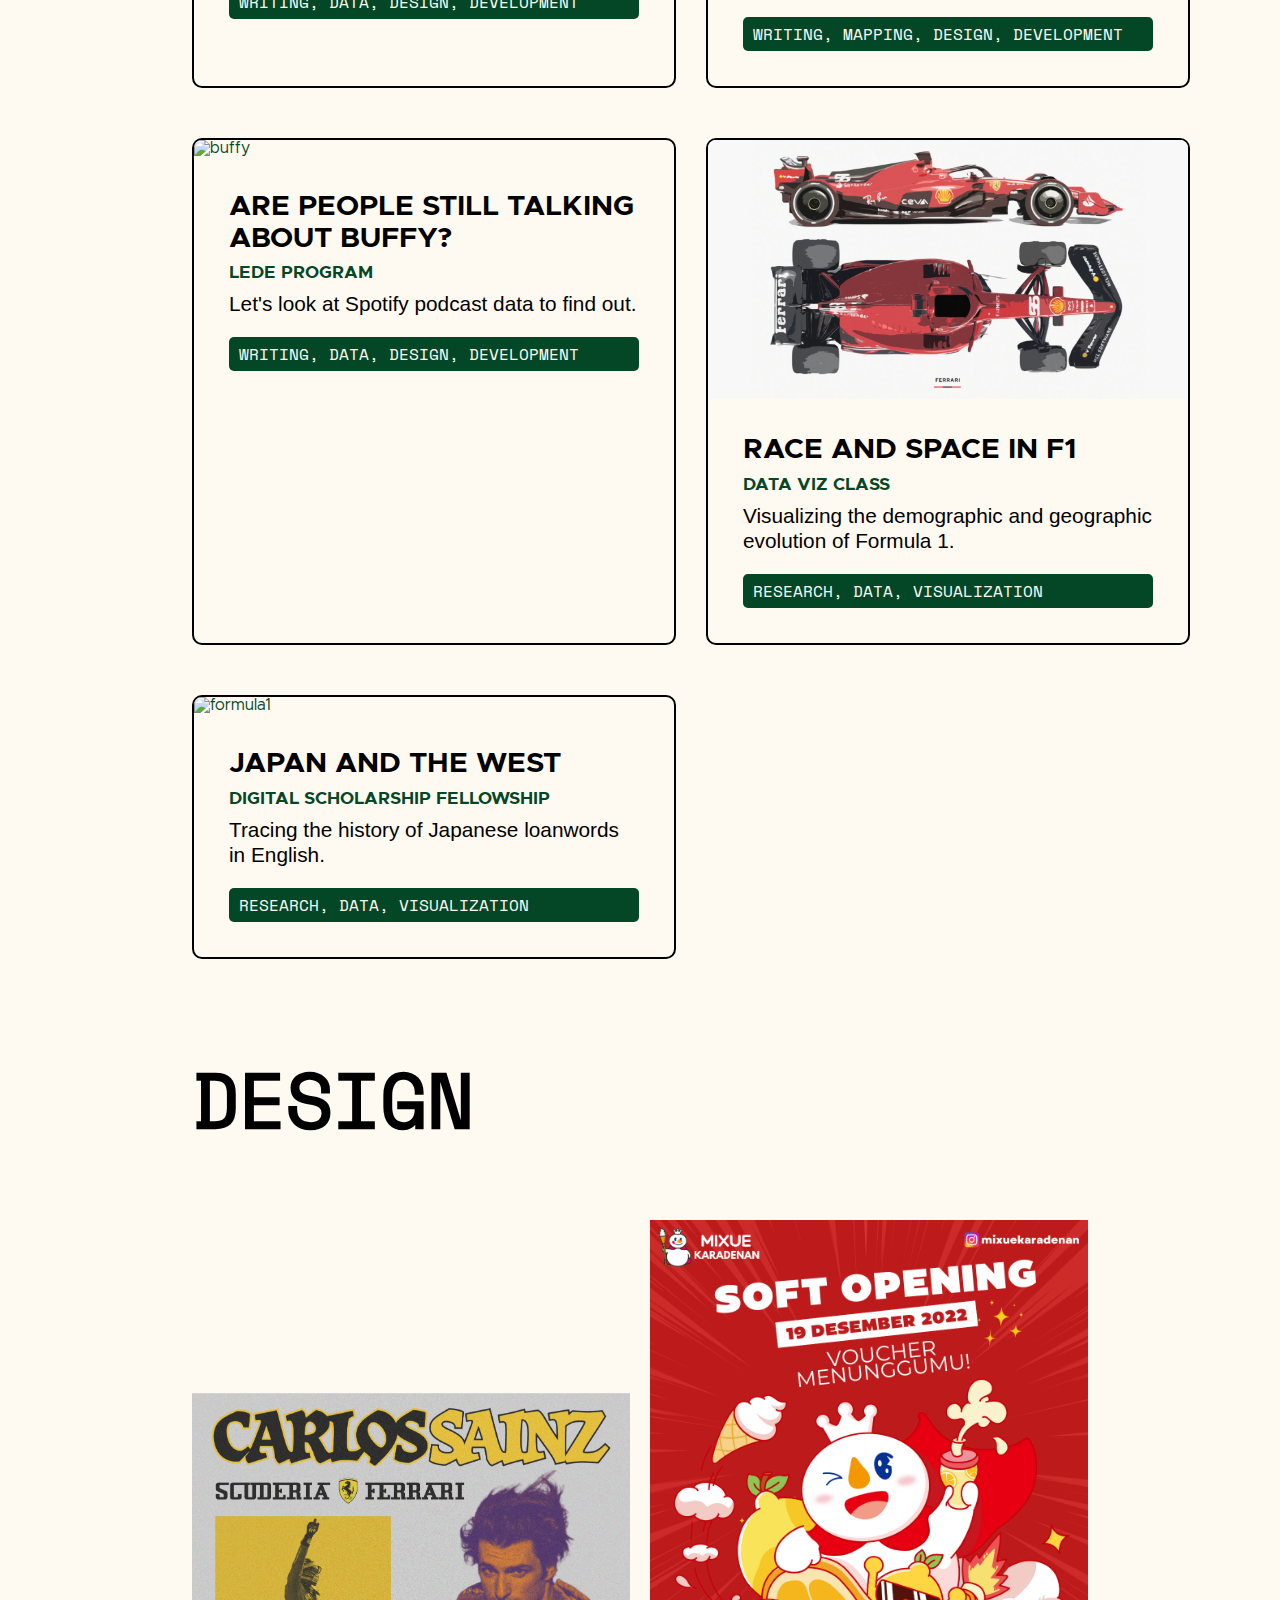
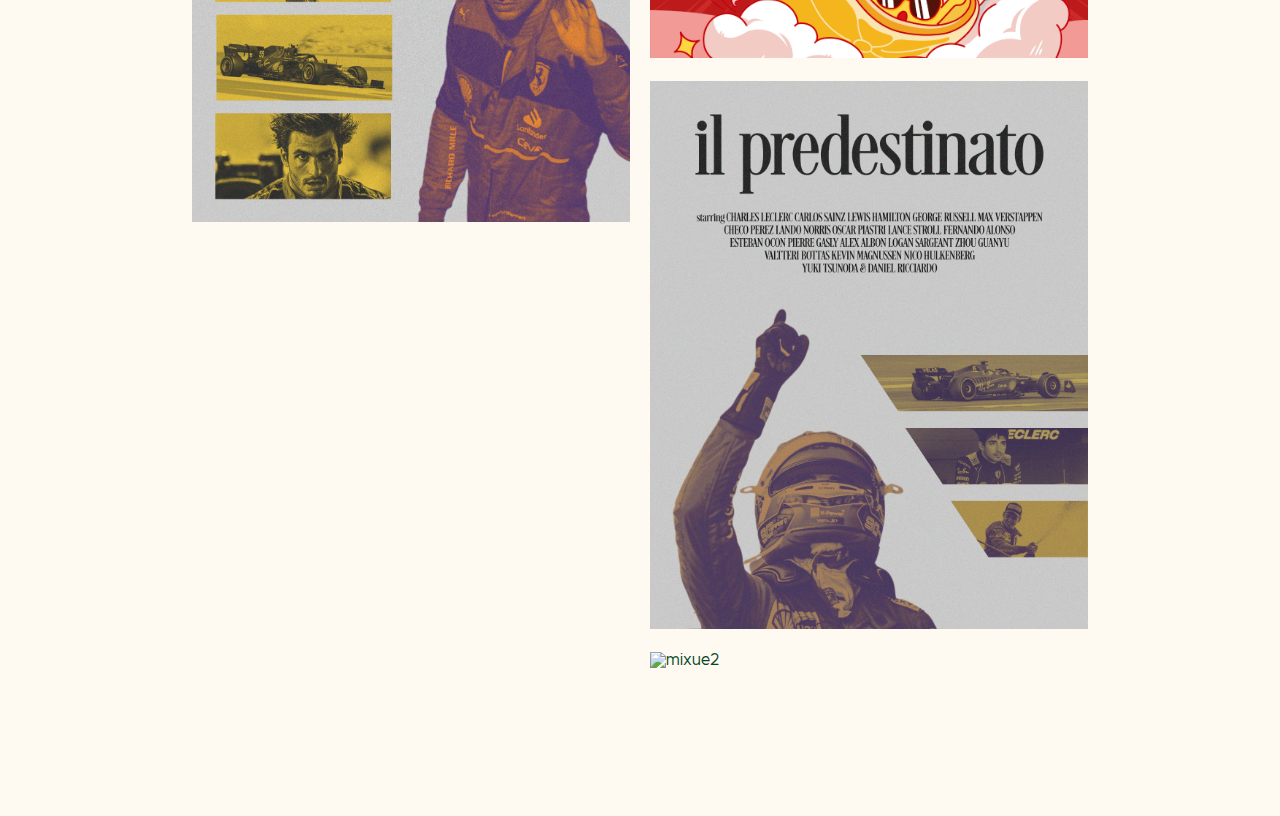
==== commit 73022d14: "Updates" ====
--- a/index.html
+++ b/index.html
@@ -9,20 +9,20 @@
 		<meta name="viewport" content="width=device-width, initial-scale=1" />
 		<title>florina sutanto</title>
 		
-		<link rel="modulepreload" href="./_app/immutable/entry/start.xj5oYod6.js">
-		<link rel="modulepreload" href="./_app/immutable/chunks/entry.XD7IxQ_7.js">
-		<link rel="modulepreload" href="./_app/immutable/chunks/scheduler.BvLojk_z.js">
-		<link rel="modulepreload" href="./_app/immutable/entry/app.Df0ywa9u.js">
-		<link rel="modulepreload" href="./_app/immutable/chunks/index.WhMknJ-m.js">
-		<link rel="modulepreload" href="./_app/immutable/nodes/0.BKlx58Ps.js">
-		<link rel="modulepreload" href="./_app/immutable/nodes/2.jhvs9wLq.js">
+		<link rel="modulepreload" href="./_app/immutable/entry/start.QH2w3QvN.js">
+		<link rel="modulepreload" href="./_app/immutable/chunks/entry.CnuXPpNr.js">
+		<link rel="modulepreload" href="./_app/immutable/chunks/scheduler.BpGeUnIB.js">
+		<link rel="modulepreload" href="./_app/immutable/entry/app.skRyRx_Q.js">
+		<link rel="modulepreload" href="./_app/immutable/chunks/index.BRYuX1pY.js">
+		<link rel="modulepreload" href="./_app/immutable/nodes/0.BNtbi38A.js">
+		<link rel="modulepreload" href="./_app/immutable/nodes/2.W909uGoc.js">
 	</head>
 	<body data-sveltekit-preload-data="hover">
-		<div style="display: contents">  <div class="sidebar" data-svelte-h="svelte-p5h71a"><div class="top-sidebar"><a href="/">home</a> <a href="/about">about</a></div> <div class="bottom-sidebar"><a href="/#projects">projects</a> <a href="/#design">design</a></div></div>    <main data-svelte-h="svelte-x6g2c"><h1>FLORINA<br>SUTANTO</h1> <p class="links"><span><a href="/assets/files/FlorinaSutantoResume.pdf">resume</a></span> <span><a href="https://www.linkedin.com/in/florinasutanto/">linkedin</a></span> <span><a href="https://github.com/retrospatial">github</a></span> <span><a href="mailto:florinasutanto@gmail.com">email</a></span></p></main> <div class="projects" id="projects" data-svelte-h="svelte-9hmcp4"><h2>PROJECTS</h2>  <div class="project-grid"><div class="project-entry"><a href="https://florinasutanto.com/tumblr-fandometrics/"><img src="/assets/images/fandometrics.gif" alt="fandometrics"></a> <div class="description"><a href="https://florinasutanto.com/tumblr-fandometrics/"><h3>SHIP AND LET SHIP</h3></a> <p class="org">LEDE PROGRAM</p> <p class="desc">Charting top Tumblr ships using the annual Fandometrics rankings.</p> <p class="skills">WRITING, DATA, DESIGN, DEVELOPMENT</p></div></div> <div class="project-entry"><a href="https://florinasutanto.com/animorphs/"><img src="/assets/images/animorphs.png" alt="animorphs"></a> <div class="description"><a href="https://florinasutanto.com/animorphs/"><h3>THE SEARCH FOR ANIMORPHS</h3></a> <p class="org">LEDE PROGRAM</p> <p class="desc">A nostalgic look at libraries, maps, and K. A. Applegate’s seminal children’s series.</p> <p class="skills">WRITING, MAPPING, DESIGN, DEVELOPMENT</p></div></div> <div class="project-entry"><a href="https://florinasutanto.com/buffy-podcasts/"><img src="/assets/images/buffy.png" alt="buffy"></a> <div class="description"><a href="https://florinasutanto.com/buffy-podcasts/"><h3>ARE PEOPLE STILL TALKING ABOUT BUFFY?</h3></a> <p class="org">LEDE PROGRAM</p> <p class="desc">Let&#39;s look at Spotify podcast data to find out.</p> <p class="skills">WRITING, DATA, DESIGN, DEVELOPMENT</p></div></div> <div class="project-entry"> <img src="/assets/images/car.png" alt="formula1">  <div class="description"> <h3>RACE AND SPACE IN F1</h3>  <p class="org">DATA VIZ CLASS</p> <p class="desc">Visualizing the demographic and geographic evolution of Formula 1.</p> <p class="skills">RESEARCH, DATA, VISUALIZATION</p></div></div> <div class="project-entry"><a href="https://storymaps.arcgis.com/stories/0067c80743bb419e9a666a253255504b"><img src="/assets/images/japan.png" alt="formula1"></a> <div class="description"><a href="https://storymaps.arcgis.com/stories/0067c80743bb419e9a666a253255504b"><h3>JAPAN AND THE WEST</h3></a> <p class="org">DIGITAL SCHOLARSHIP FELLOWSHIP</p> <p class="desc">Tracing the history of Japanese loanwords in English.</p> <p class="skills">RESEARCH, DATA, VISUALIZATION</p></div></div></div></div> <div class="design" id="design" data-svelte-h="svelte-1ik5ubk"><h2>DESIGN</h2> <div class="design-grid"> <video autoplay loop muted playsinline><source src="assets/images/design/output.mp4" type="video/mp4"></video> <img src="/assets/images/design/carlos.jpeg" alt="carlos sainz edit"> <img src="/assets/images/design/mixue3.png" alt="mixue3">  <img src="/assets/images/design/charles.jpeg" alt="charles leclerc edit"> <img src="/assets/images/design/mixue2.png" alt="mixue2"></div></div> 
+		<div style="display: contents">  <div class="sidebar"><div class="top-sidebar" data-svelte-h="svelte-an56eq"><a href="/">home</a> <a href="/about">about</a></div> <div class="bottom-sidebar"> <a href="#projects" data-svelte-h="svelte-1a1aqol">projects</a> <a href="#design" data-svelte-h="svelte-1z052nh">design</a></div></div>    <main data-svelte-h="svelte-x6g2c"><h1>FLORINA<br>SUTANTO</h1> <p class="links"><span><a href="/assets/files/FlorinaSutantoResume.pdf">resume</a></span> <span><a href="https://www.linkedin.com/in/florinasutanto/">linkedin</a></span> <span><a href="https://github.com/retrospatial">github</a></span> <span><a href="mailto:florinasutanto@gmail.com">email</a></span></p></main> <div class="projects" id="projects" data-svelte-h="svelte-9hmcp4"><h2>PROJECTS</h2>  <div class="project-grid"><div class="project-entry"><a href="https://florinasutanto.com/tumblr-fandometrics/"><img src="/assets/images/fandometrics.gif" alt="fandometrics"></a> <div class="description"><a href="https://florinasutanto.com/tumblr-fandometrics/"><h3>SHIP AND LET SHIP</h3></a> <p class="org">LEDE PROGRAM</p> <p class="desc">Charting top Tumblr ships using the annual Fandometrics rankings.</p> <p class="skills">WRITING, DATA, DESIGN, DEVELOPMENT</p></div></div> <div class="project-entry"><a href="https://florinasutanto.com/animorphs/"><img src="/assets/images/animorphs.png" alt="animorphs"></a> <div class="description"><a href="https://florinasutanto.com/animorphs/"><h3>THE SEARCH FOR ANIMORPHS</h3></a> <p class="org">LEDE PROGRAM</p> <p class="desc">A nostalgic look at libraries, maps, and K. A. Applegate’s seminal children’s series.</p> <p class="skills">WRITING, MAPPING, DESIGN, DEVELOPMENT</p></div></div> <div class="project-entry"><a href="https://florinasutanto.com/buffy-podcasts/"><img src="/assets/images/buffy.png" alt="buffy"></a> <div class="description"><a href="https://florinasutanto.com/buffy-podcasts/"><h3>ARE PEOPLE STILL TALKING ABOUT BUFFY?</h3></a> <p class="org">LEDE PROGRAM</p> <p class="desc">Let&#39;s look at Spotify podcast data to find out.</p> <p class="skills">WRITING, DATA, DESIGN, DEVELOPMENT</p></div></div> <div class="project-entry"> <img src="/assets/images/car.png" alt="formula1">  <div class="description"> <h3>RACE AND SPACE IN F1</h3>  <p class="org">DATA VIZ CLASS</p> <p class="desc">Visualizing the demographic and geographic evolution of Formula 1.</p> <p class="skills">RESEARCH, DATA, VISUALIZATION</p></div></div> <div class="project-entry"><a href="https://storymaps.arcgis.com/stories/0067c80743bb419e9a666a253255504b"><img src="/assets/images/japan.png" alt="formula1"></a> <div class="description"><a href="https://storymaps.arcgis.com/stories/0067c80743bb419e9a666a253255504b"><h3>JAPAN AND THE WEST</h3></a> <p class="org">DIGITAL SCHOLARSHIP FELLOWSHIP</p> <p class="desc">Tracing the history of Japanese loanwords in English.</p> <p class="skills">RESEARCH, DATA, VISUALIZATION</p></div></div></div></div> <div class="design" id="design" data-svelte-h="svelte-1ik5ubk"><h2>DESIGN</h2> <div class="design-grid"> <video autoplay loop muted playsinline><source src="assets/images/design/output.mp4" type="video/mp4"></video> <img src="/assets/images/design/carlos.jpeg" alt="carlos sainz edit"> <img src="/assets/images/design/mixue3.png" alt="mixue3">  <img src="/assets/images/design/charles.jpeg" alt="charles leclerc edit"> <img src="/assets/images/design/mixue2.png" alt="mixue2"></div></div> 
 			
 			<script>
 				{
-					__sveltekit_rvyb06 = {
+					__sveltekit_1jq28tb = {
 						base: new URL(".", location).pathname.slice(0, -1)
 					};
 
@@ -31,8 +31,8 @@
 					const data = [null,null];
 
 					Promise.all([
-						import("./_app/immutable/entry/start.xj5oYod6.js"),
-						import("./_app/immutable/entry/app.Df0ywa9u.js")
+						import("./_app/immutable/entry/start.QH2w3QvN.js"),
+						import("./_app/immutable/entry/app.skRyRx_Q.js")
 					]).then(([kit, app]) => {
 						kit.start(app, element, {
 							node_ids: [0, 2],
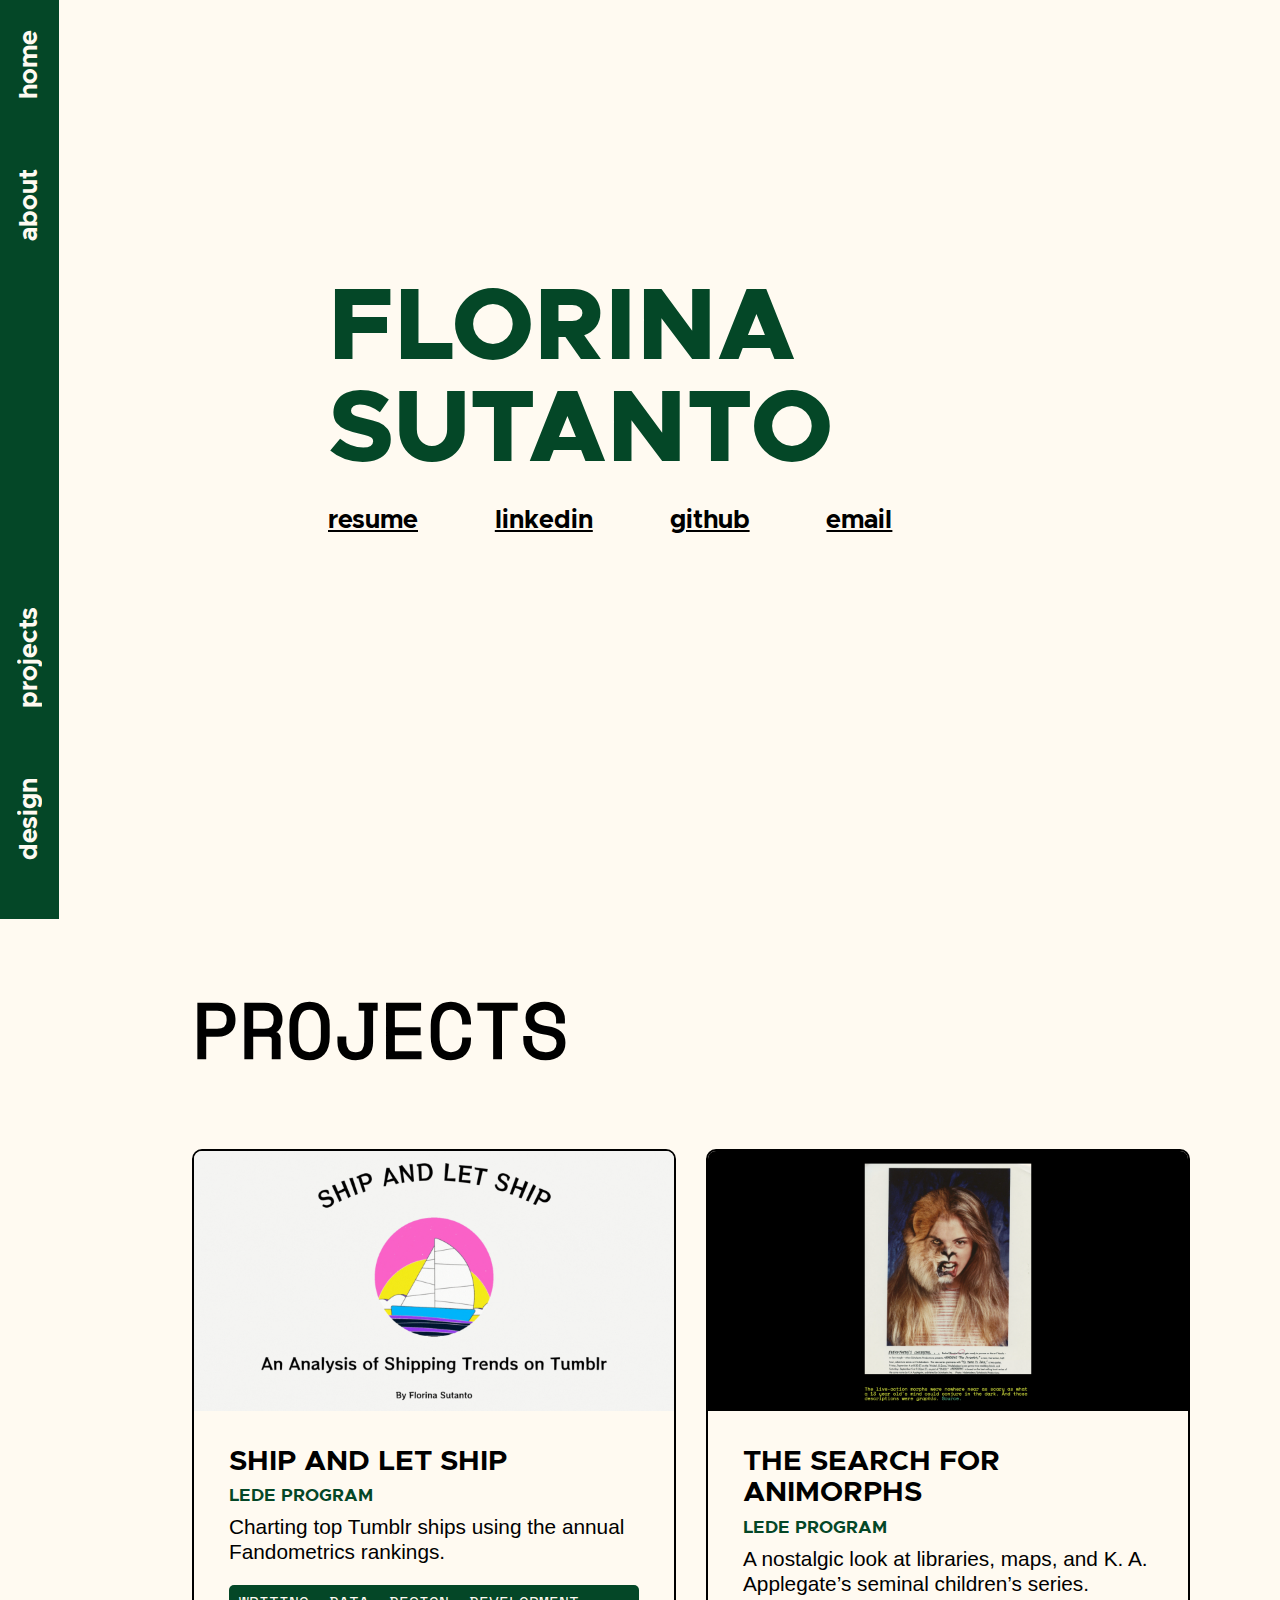
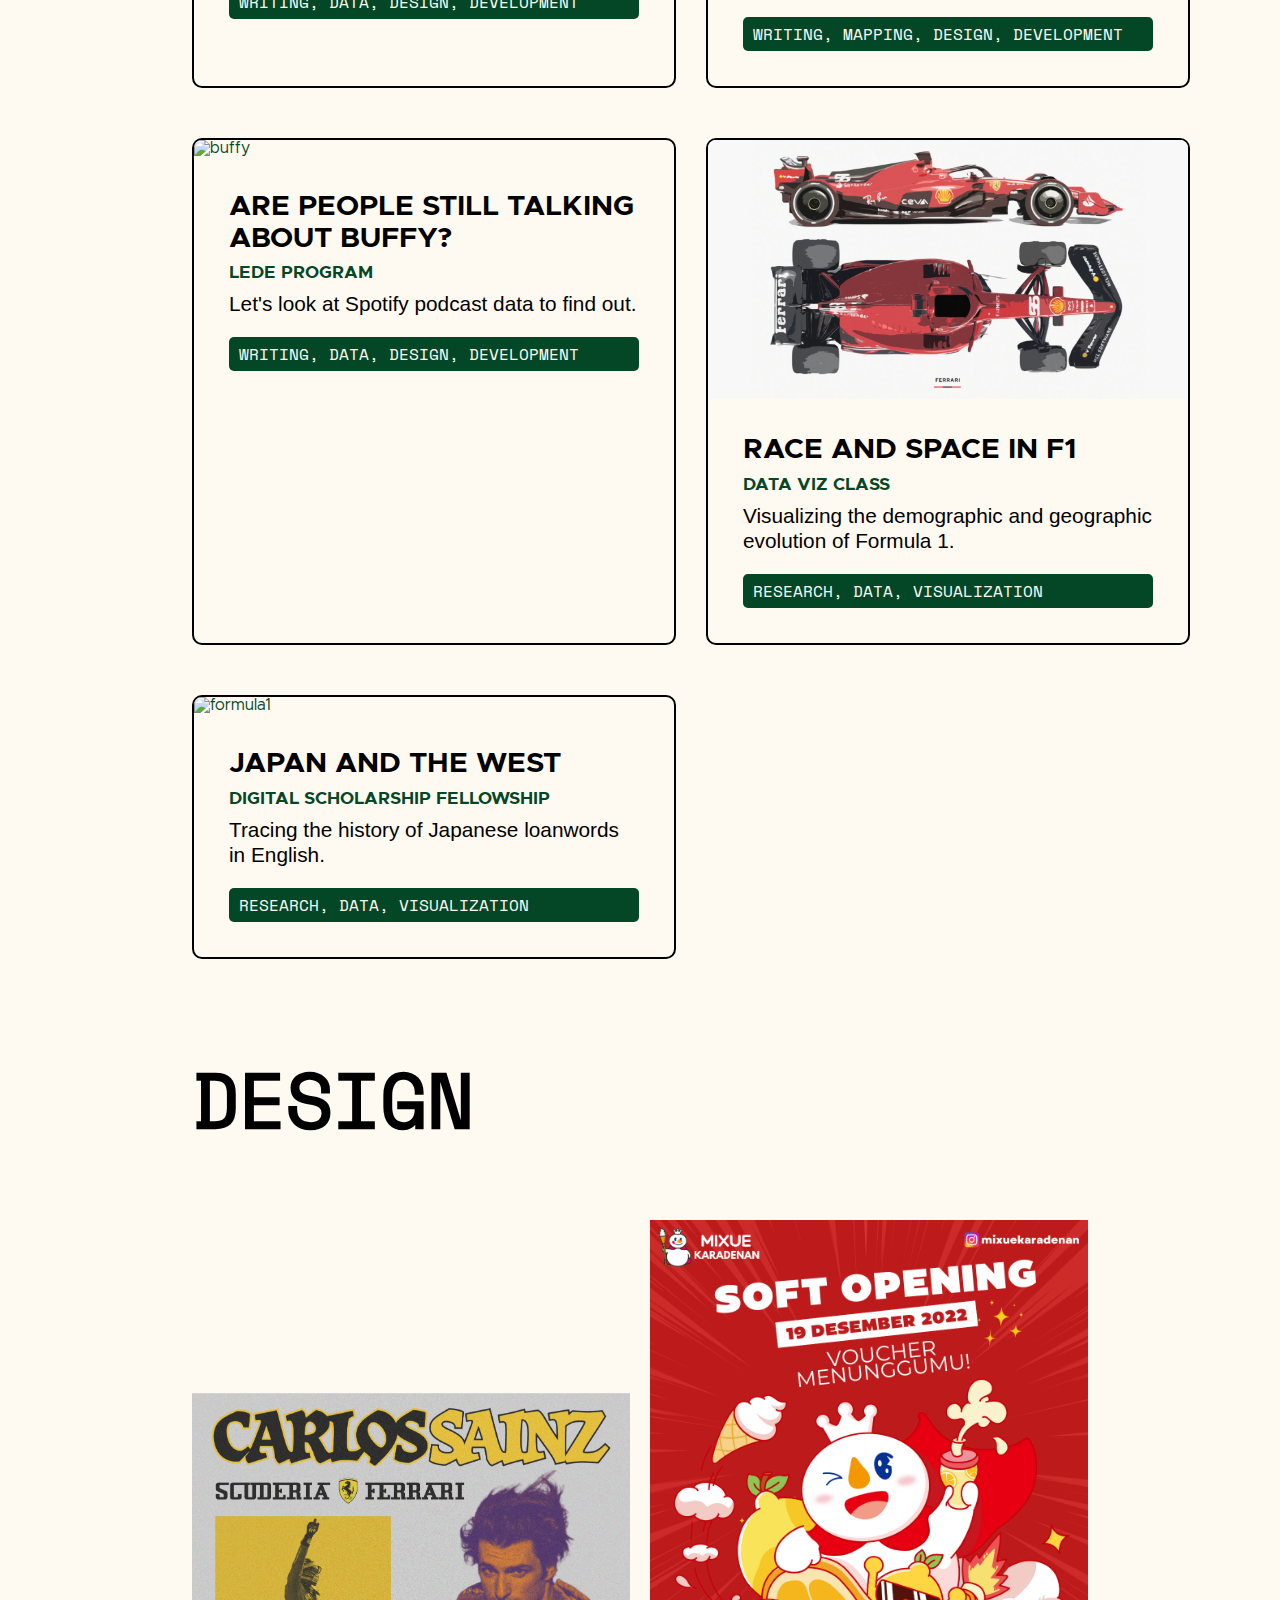
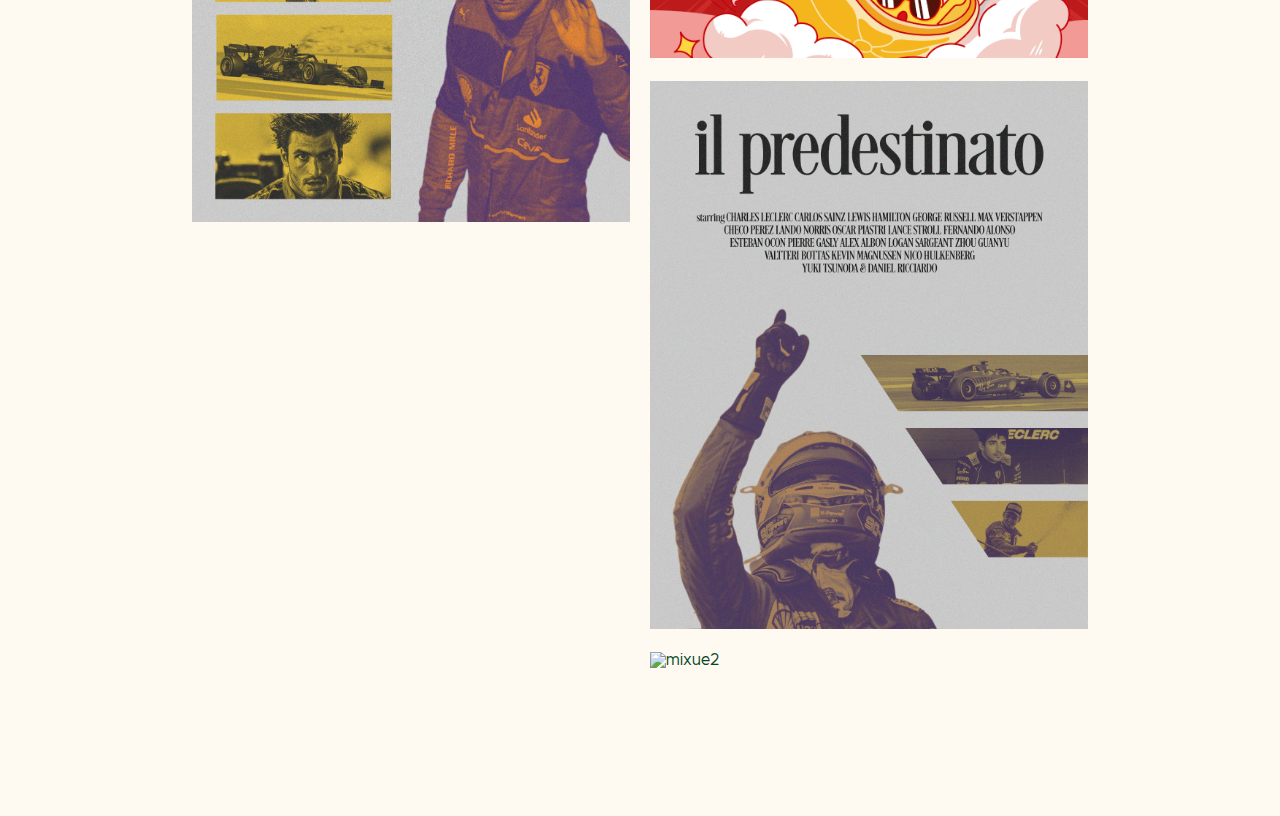
==== commit f75f1963: "Updates" ====
--- a/index.html
+++ b/index.html
@@ -9,10 +9,10 @@
 		<meta name="viewport" content="width=device-width, initial-scale=1" />
 		<title>florina sutanto</title>
 		
-		<link rel="modulepreload" href="./_app/immutable/entry/start.QH2w3QvN.js">
-		<link rel="modulepreload" href="./_app/immutable/chunks/entry.CnuXPpNr.js">
+		<link rel="modulepreload" href="./_app/immutable/entry/start.DYgETjEy.js">
+		<link rel="modulepreload" href="./_app/immutable/chunks/entry.DhIRUxgB.js">
 		<link rel="modulepreload" href="./_app/immutable/chunks/scheduler.BpGeUnIB.js">
-		<link rel="modulepreload" href="./_app/immutable/entry/app.skRyRx_Q.js">
+		<link rel="modulepreload" href="./_app/immutable/entry/app.Dm26Rodq.js">
 		<link rel="modulepreload" href="./_app/immutable/chunks/index.BRYuX1pY.js">
 		<link rel="modulepreload" href="./_app/immutable/nodes/0.BNtbi38A.js">
 		<link rel="modulepreload" href="./_app/immutable/nodes/2.W909uGoc.js">
@@ -22,7 +22,7 @@
 			
 			<script>
 				{
-					__sveltekit_1jq28tb = {
+					__sveltekit_9y38es = {
 						base: new URL(".", location).pathname.slice(0, -1)
 					};
 
@@ -31,8 +31,8 @@
 					const data = [null,null];
 
 					Promise.all([
-						import("./_app/immutable/entry/start.QH2w3QvN.js"),
-						import("./_app/immutable/entry/app.skRyRx_Q.js")
+						import("./_app/immutable/entry/start.DYgETjEy.js"),
+						import("./_app/immutable/entry/app.Dm26Rodq.js")
 					]).then(([kit, app]) => {
 						kit.start(app, element, {
 							node_ids: [0, 2],
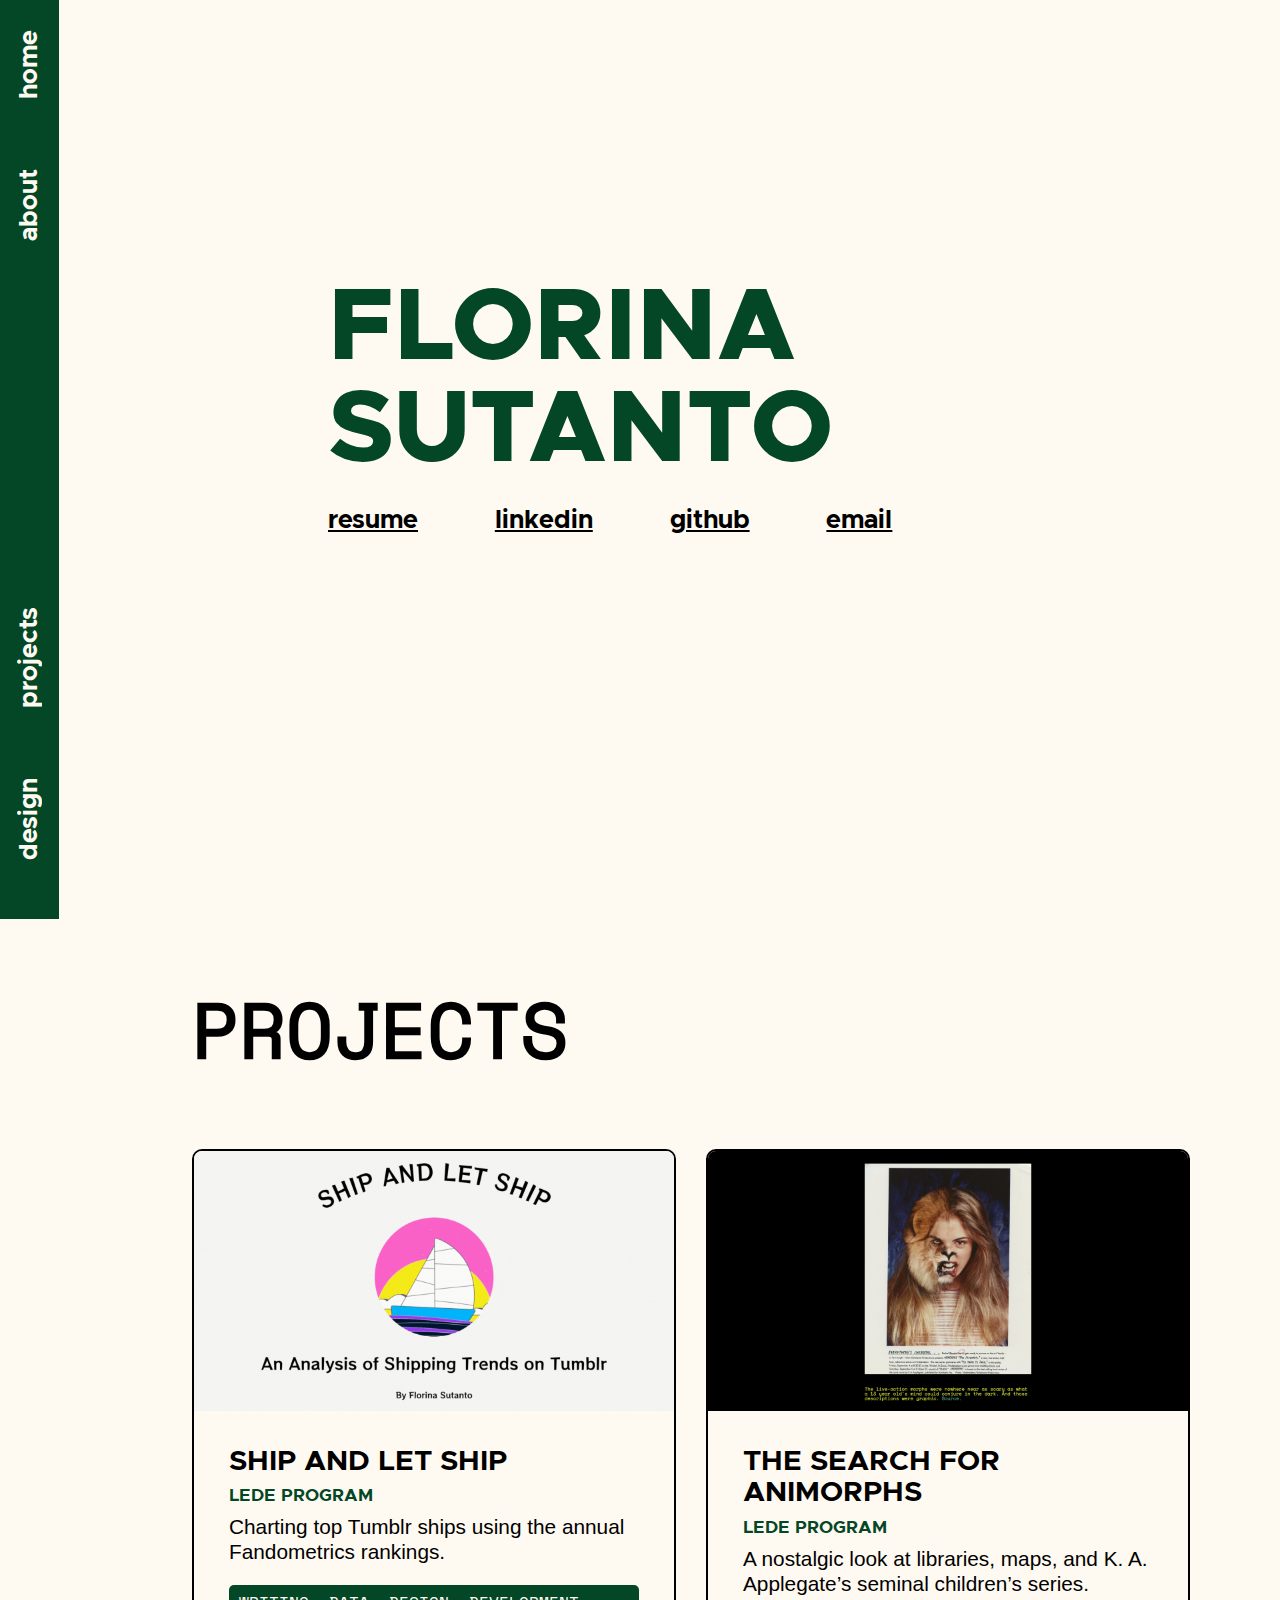
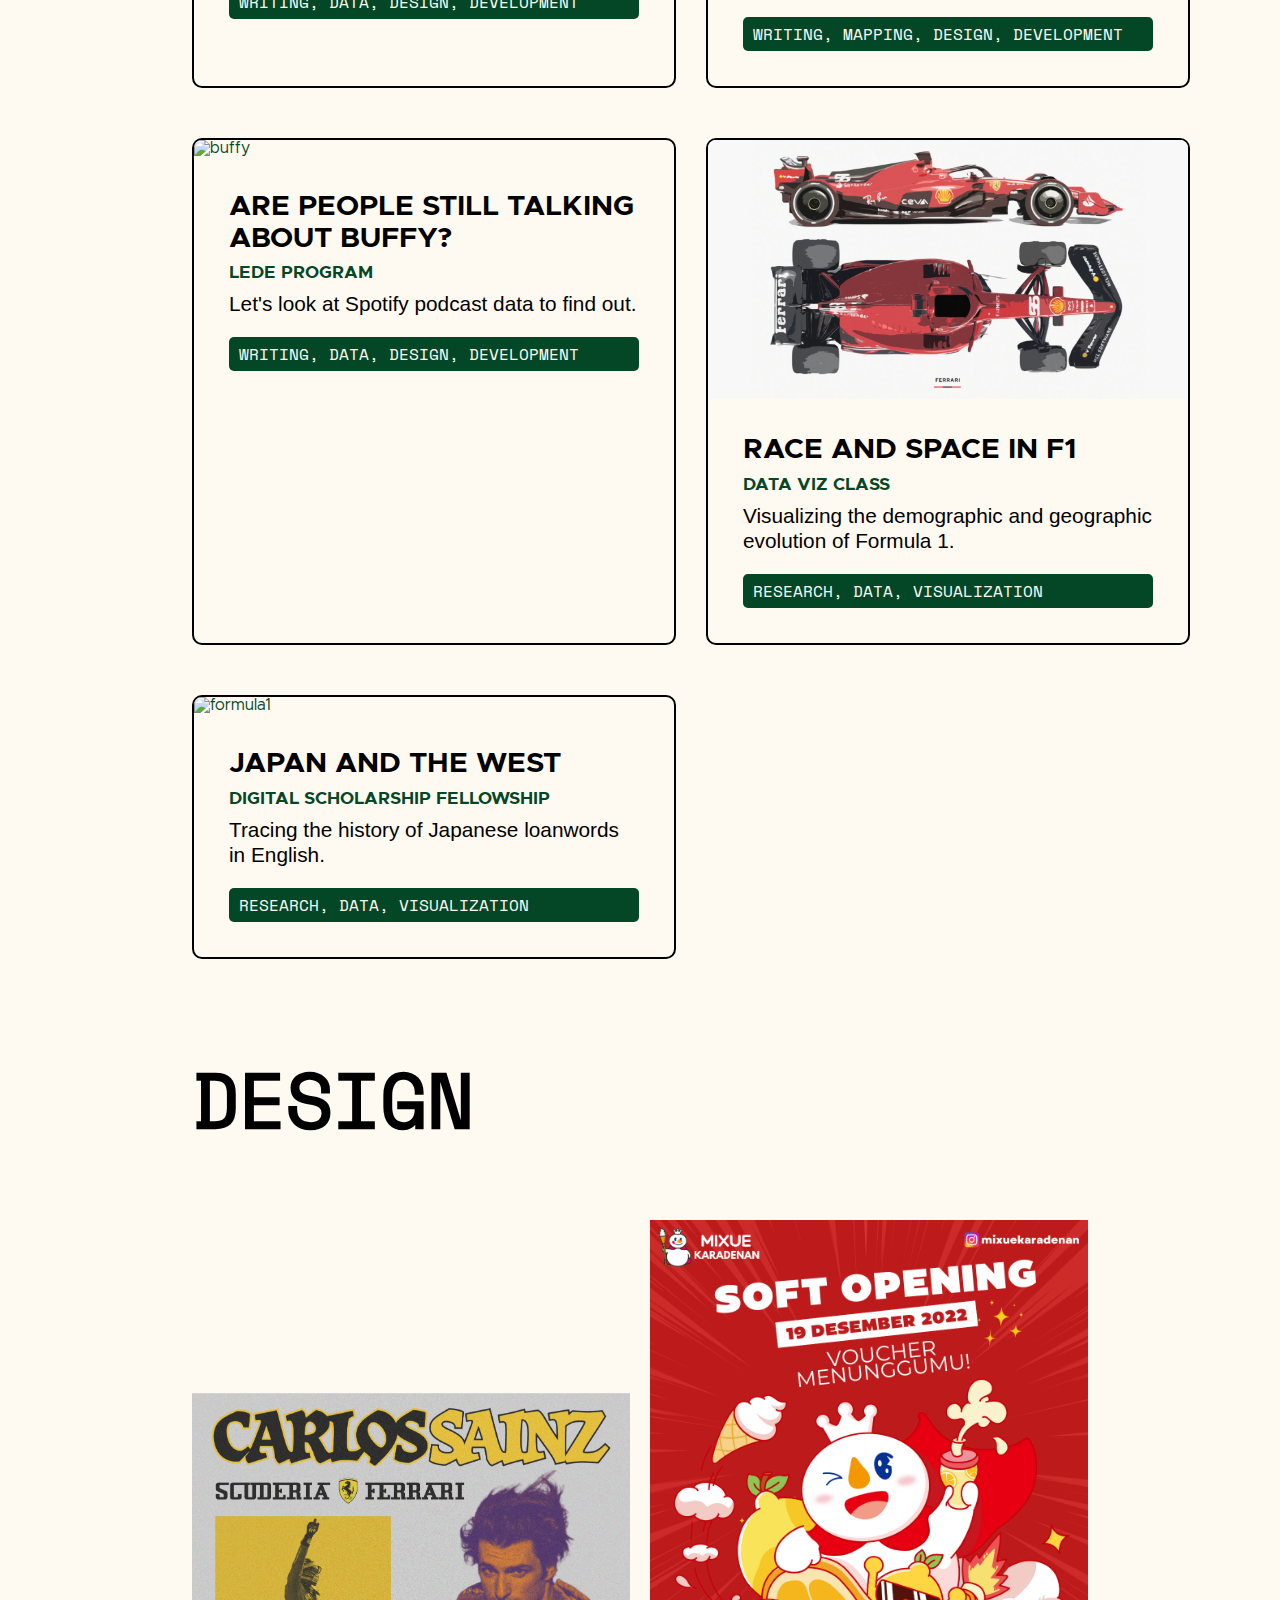
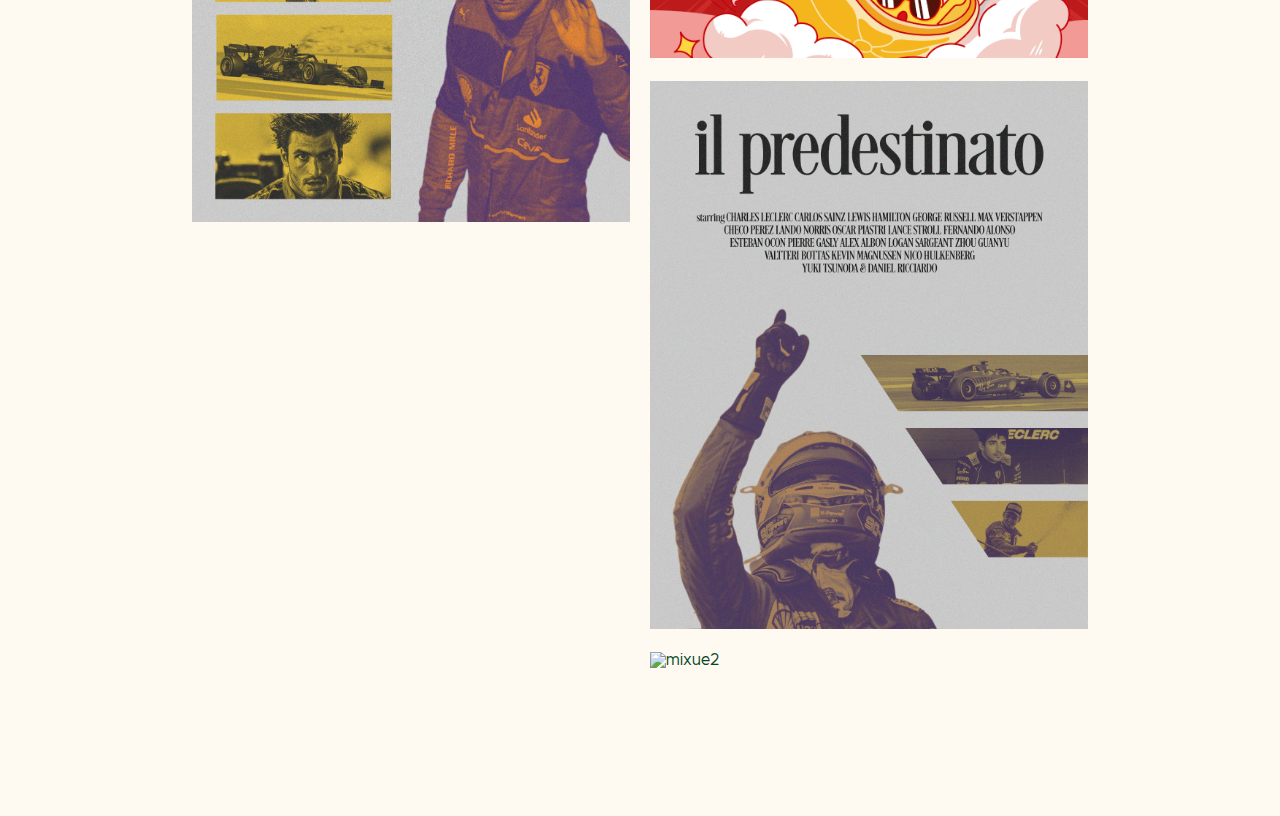
==== commit 7d6d4217: "Updates" ====
--- a/index.html
+++ b/index.html
@@ -9,20 +9,20 @@
 		<meta name="viewport" content="width=device-width, initial-scale=1" />
 		<title>florina sutanto</title>
 		
-		<link rel="modulepreload" href="./_app/immutable/entry/start.DYgETjEy.js">
-		<link rel="modulepreload" href="./_app/immutable/chunks/entry.DhIRUxgB.js">
-		<link rel="modulepreload" href="./_app/immutable/chunks/scheduler.BpGeUnIB.js">
-		<link rel="modulepreload" href="./_app/immutable/entry/app.Dm26Rodq.js">
-		<link rel="modulepreload" href="./_app/immutable/chunks/index.BRYuX1pY.js">
-		<link rel="modulepreload" href="./_app/immutable/nodes/0.BNtbi38A.js">
-		<link rel="modulepreload" href="./_app/immutable/nodes/2.W909uGoc.js">
+		<link rel="modulepreload" href="./_app/immutable/entry/start.BHgKZ5DB.js">
+		<link rel="modulepreload" href="./_app/immutable/chunks/entry.DjqpM1mr.js">
+		<link rel="modulepreload" href="./_app/immutable/chunks/scheduler.BvLojk_z.js">
+		<link rel="modulepreload" href="./_app/immutable/entry/app.Cf67Y7es.js">
+		<link rel="modulepreload" href="./_app/immutable/chunks/index.WhMknJ-m.js">
+		<link rel="modulepreload" href="./_app/immutable/nodes/0.BKlx58Ps.js">
+		<link rel="modulepreload" href="./_app/immutable/nodes/2.jhvs9wLq.js">
 	</head>
 	<body data-sveltekit-preload-data="hover">
-		<div style="display: contents">  <div class="sidebar"><div class="top-sidebar" data-svelte-h="svelte-an56eq"><a href="/">home</a> <a href="/about">about</a></div> <div class="bottom-sidebar"> <a href="#projects" data-svelte-h="svelte-1a1aqol">projects</a> <a href="#design" data-svelte-h="svelte-1z052nh">design</a></div></div>    <main data-svelte-h="svelte-x6g2c"><h1>FLORINA<br>SUTANTO</h1> <p class="links"><span><a href="/assets/files/FlorinaSutantoResume.pdf">resume</a></span> <span><a href="https://www.linkedin.com/in/florinasutanto/">linkedin</a></span> <span><a href="https://github.com/retrospatial">github</a></span> <span><a href="mailto:florinasutanto@gmail.com">email</a></span></p></main> <div class="projects" id="projects" data-svelte-h="svelte-9hmcp4"><h2>PROJECTS</h2>  <div class="project-grid"><div class="project-entry"><a href="https://florinasutanto.com/tumblr-fandometrics/"><img src="/assets/images/fandometrics.gif" alt="fandometrics"></a> <div class="description"><a href="https://florinasutanto.com/tumblr-fandometrics/"><h3>SHIP AND LET SHIP</h3></a> <p class="org">LEDE PROGRAM</p> <p class="desc">Charting top Tumblr ships using the annual Fandometrics rankings.</p> <p class="skills">WRITING, DATA, DESIGN, DEVELOPMENT</p></div></div> <div class="project-entry"><a href="https://florinasutanto.com/animorphs/"><img src="/assets/images/animorphs.png" alt="animorphs"></a> <div class="description"><a href="https://florinasutanto.com/animorphs/"><h3>THE SEARCH FOR ANIMORPHS</h3></a> <p class="org">LEDE PROGRAM</p> <p class="desc">A nostalgic look at libraries, maps, and K. A. Applegate’s seminal children’s series.</p> <p class="skills">WRITING, MAPPING, DESIGN, DEVELOPMENT</p></div></div> <div class="project-entry"><a href="https://florinasutanto.com/buffy-podcasts/"><img src="/assets/images/buffy.png" alt="buffy"></a> <div class="description"><a href="https://florinasutanto.com/buffy-podcasts/"><h3>ARE PEOPLE STILL TALKING ABOUT BUFFY?</h3></a> <p class="org">LEDE PROGRAM</p> <p class="desc">Let&#39;s look at Spotify podcast data to find out.</p> <p class="skills">WRITING, DATA, DESIGN, DEVELOPMENT</p></div></div> <div class="project-entry"> <img src="/assets/images/car.png" alt="formula1">  <div class="description"> <h3>RACE AND SPACE IN F1</h3>  <p class="org">DATA VIZ CLASS</p> <p class="desc">Visualizing the demographic and geographic evolution of Formula 1.</p> <p class="skills">RESEARCH, DATA, VISUALIZATION</p></div></div> <div class="project-entry"><a href="https://storymaps.arcgis.com/stories/0067c80743bb419e9a666a253255504b"><img src="/assets/images/japan.png" alt="formula1"></a> <div class="description"><a href="https://storymaps.arcgis.com/stories/0067c80743bb419e9a666a253255504b"><h3>JAPAN AND THE WEST</h3></a> <p class="org">DIGITAL SCHOLARSHIP FELLOWSHIP</p> <p class="desc">Tracing the history of Japanese loanwords in English.</p> <p class="skills">RESEARCH, DATA, VISUALIZATION</p></div></div></div></div> <div class="design" id="design" data-svelte-h="svelte-1ik5ubk"><h2>DESIGN</h2> <div class="design-grid"> <video autoplay loop muted playsinline><source src="assets/images/design/output.mp4" type="video/mp4"></video> <img src="/assets/images/design/carlos.jpeg" alt="carlos sainz edit"> <img src="/assets/images/design/mixue3.png" alt="mixue3">  <img src="/assets/images/design/charles.jpeg" alt="charles leclerc edit"> <img src="/assets/images/design/mixue2.png" alt="mixue2"></div></div> 
+		<div style="display: contents">  <div class="sidebar" data-svelte-h="svelte-p5h71a"><div class="top-sidebar"><a href="/">home</a> <a href="/about">about</a></div> <div class="bottom-sidebar"><a href="/#projects">projects</a> <a href="/#design">design</a></div></div>    <main data-svelte-h="svelte-x6g2c"><h1>FLORINA<br>SUTANTO</h1> <p class="links"><span><a href="/assets/files/FlorinaSutantoResume.pdf">resume</a></span> <span><a href="https://www.linkedin.com/in/florinasutanto/">linkedin</a></span> <span><a href="https://github.com/retrospatial">github</a></span> <span><a href="mailto:florinasutanto@gmail.com">email</a></span></p></main> <div class="projects" id="projects" data-svelte-h="svelte-9hmcp4"><h2>PROJECTS</h2>  <div class="project-grid"><div class="project-entry"><a href="https://florinasutanto.com/tumblr-fandometrics/"><img src="/assets/images/fandometrics.gif" alt="fandometrics"></a> <div class="description"><a href="https://florinasutanto.com/tumblr-fandometrics/"><h3>SHIP AND LET SHIP</h3></a> <p class="org">LEDE PROGRAM</p> <p class="desc">Charting top Tumblr ships using the annual Fandometrics rankings.</p> <p class="skills">WRITING, DATA, DESIGN, DEVELOPMENT</p></div></div> <div class="project-entry"><a href="https://florinasutanto.com/animorphs/"><img src="/assets/images/animorphs.png" alt="animorphs"></a> <div class="description"><a href="https://florinasutanto.com/animorphs/"><h3>THE SEARCH FOR ANIMORPHS</h3></a> <p class="org">LEDE PROGRAM</p> <p class="desc">A nostalgic look at libraries, maps, and K. A. Applegate’s seminal children’s series.</p> <p class="skills">WRITING, MAPPING, DESIGN, DEVELOPMENT</p></div></div> <div class="project-entry"><a href="https://florinasutanto.com/buffy-podcasts/"><img src="/assets/images/buffy.png" alt="buffy"></a> <div class="description"><a href="https://florinasutanto.com/buffy-podcasts/"><h3>ARE PEOPLE STILL TALKING ABOUT BUFFY?</h3></a> <p class="org">LEDE PROGRAM</p> <p class="desc">Let&#39;s look at Spotify podcast data to find out.</p> <p class="skills">WRITING, DATA, DESIGN, DEVELOPMENT</p></div></div> <div class="project-entry"> <img src="/assets/images/car.png" alt="formula1">  <div class="description"> <h3>RACE AND SPACE IN F1</h3>  <p class="org">DATA VIZ CLASS</p> <p class="desc">Visualizing the demographic and geographic evolution of Formula 1.</p> <p class="skills">RESEARCH, DATA, VISUALIZATION</p></div></div> <div class="project-entry"><a href="https://storymaps.arcgis.com/stories/0067c80743bb419e9a666a253255504b"><img src="/assets/images/japan.png" alt="formula1"></a> <div class="description"><a href="https://storymaps.arcgis.com/stories/0067c80743bb419e9a666a253255504b"><h3>JAPAN AND THE WEST</h3></a> <p class="org">DIGITAL SCHOLARSHIP FELLOWSHIP</p> <p class="desc">Tracing the history of Japanese loanwords in English.</p> <p class="skills">RESEARCH, DATA, VISUALIZATION</p></div></div></div></div> <div class="design" id="design" data-svelte-h="svelte-1ik5ubk"><h2>DESIGN</h2> <div class="design-grid"> <video autoplay loop muted playsinline><source src="assets/images/design/output.mp4" type="video/mp4"></video> <img src="/assets/images/design/carlos.jpeg" alt="carlos sainz edit"> <img src="/assets/images/design/mixue3.png" alt="mixue3">  <img src="/assets/images/design/charles.jpeg" alt="charles leclerc edit"> <img src="/assets/images/design/mixue2.png" alt="mixue2"></div></div> 
 			
 			<script>
 				{
-					__sveltekit_9y38es = {
+					__sveltekit_1eia74q = {
 						base: new URL(".", location).pathname.slice(0, -1)
 					};
 
@@ -31,8 +31,8 @@
 					const data = [null,null];
 
 					Promise.all([
-						import("./_app/immutable/entry/start.DYgETjEy.js"),
-						import("./_app/immutable/entry/app.Dm26Rodq.js")
+						import("./_app/immutable/entry/start.BHgKZ5DB.js"),
+						import("./_app/immutable/entry/app.Cf67Y7es.js")
 					]).then(([kit, app]) => {
 						kit.start(app, element, {
 							node_ids: [0, 2],
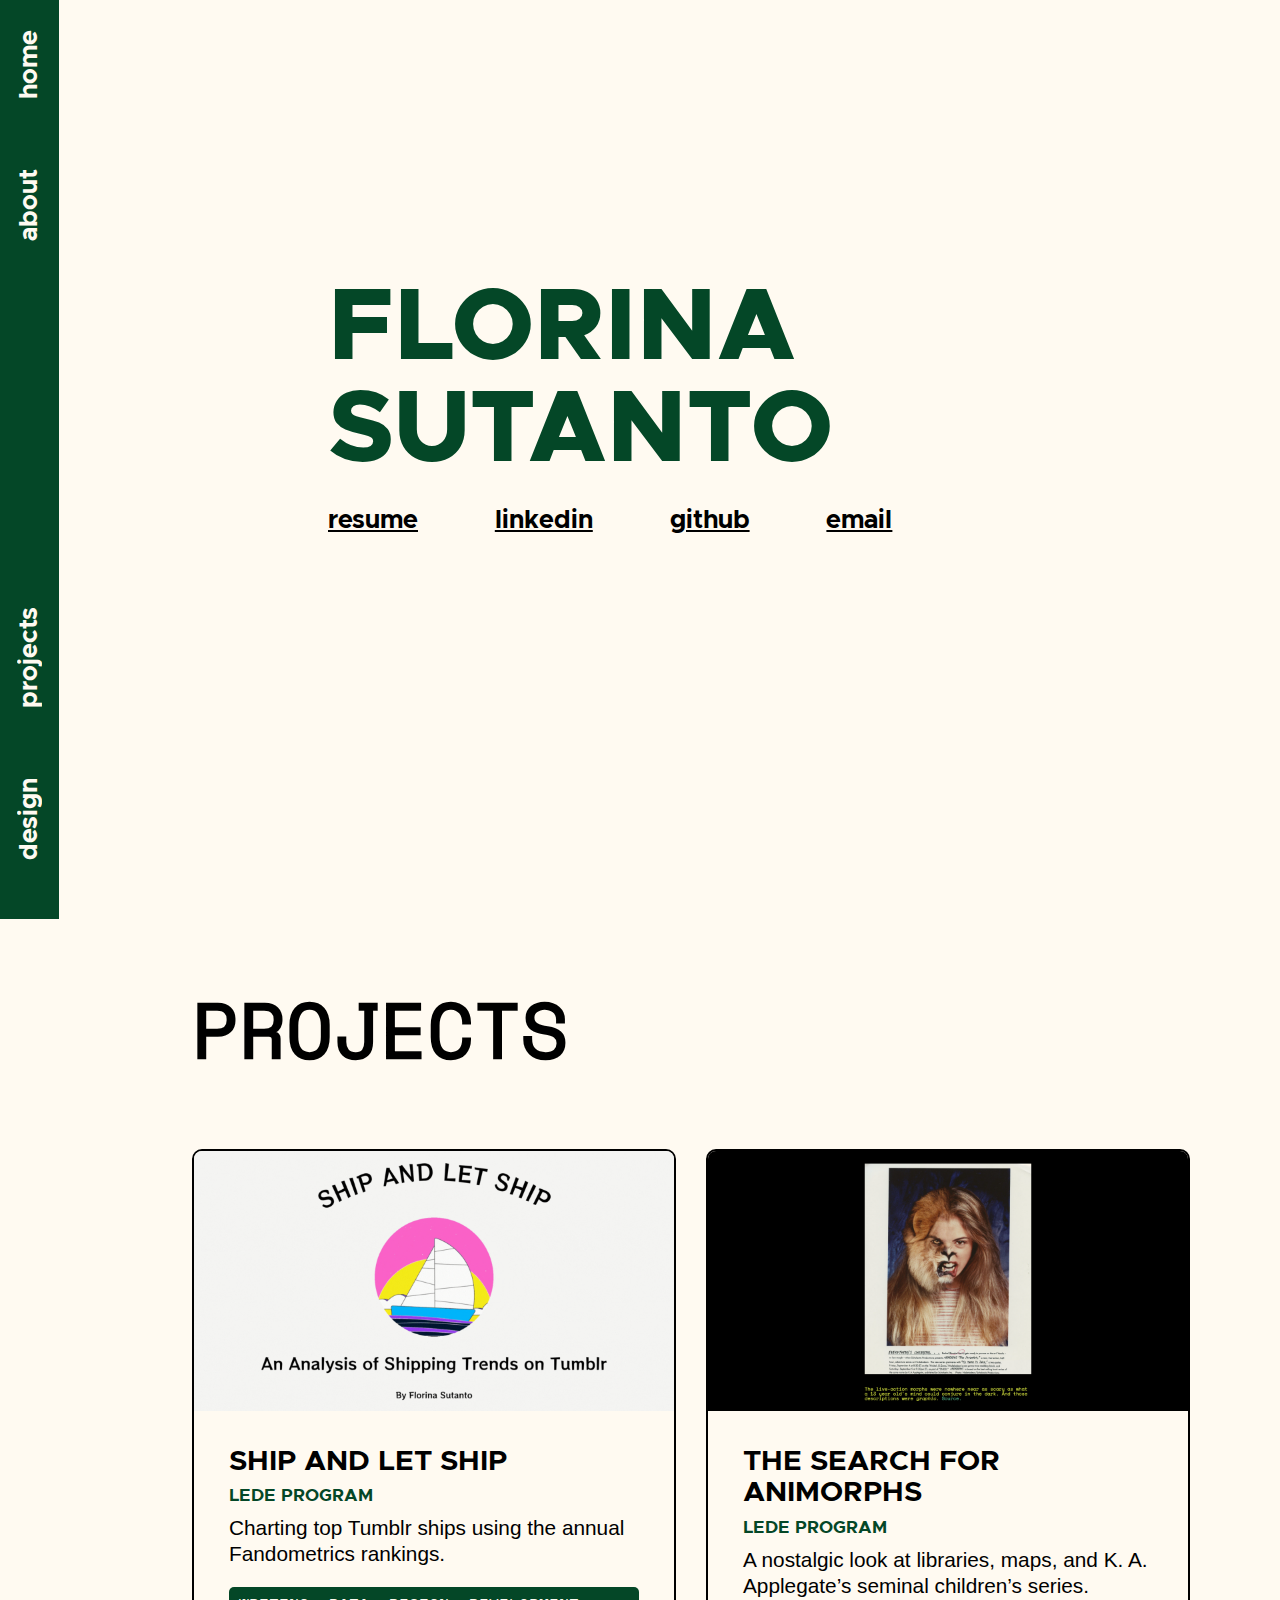
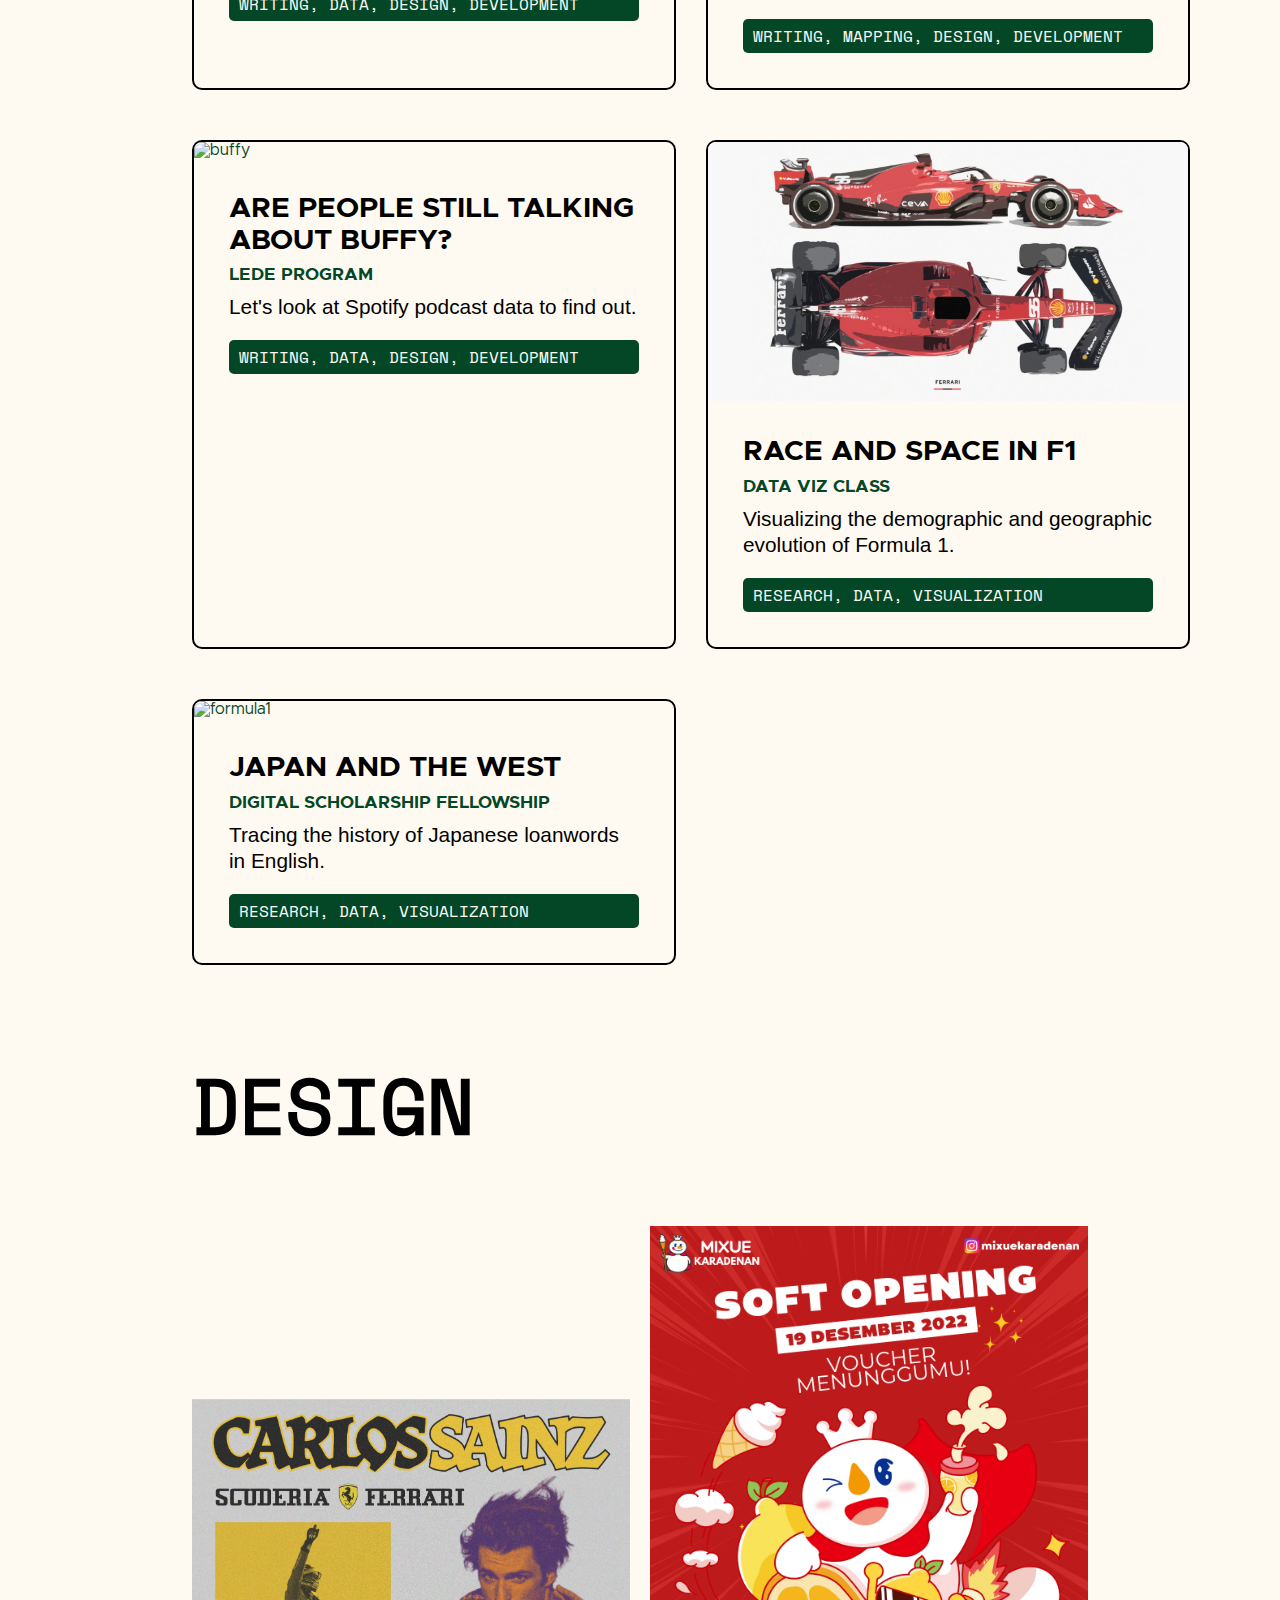
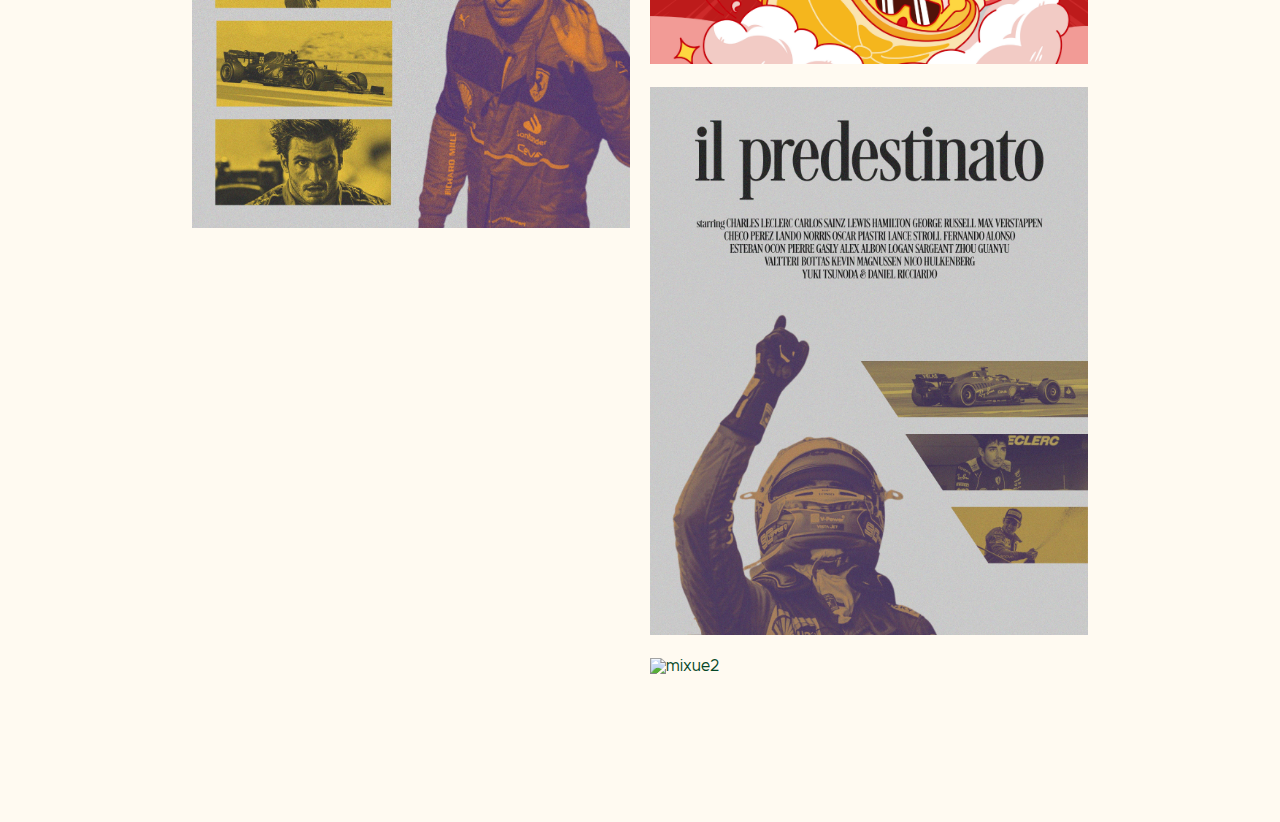
==== commit a296a1e6: "Updates" ====
--- a/index.html
+++ b/index.html
@@ -9,20 +9,20 @@
 		<meta name="viewport" content="width=device-width, initial-scale=1" />
 		<title>florina sutanto</title>
 		
-		<link rel="modulepreload" href="./_app/immutable/entry/start.BHgKZ5DB.js">
-		<link rel="modulepreload" href="./_app/immutable/chunks/entry.DjqpM1mr.js">
+		<link rel="modulepreload" href="./_app/immutable/entry/start.VVlNFqqc.js">
+		<link rel="modulepreload" href="./_app/immutable/chunks/entry.BXNSf3Yw.js">
 		<link rel="modulepreload" href="./_app/immutable/chunks/scheduler.BvLojk_z.js">
-		<link rel="modulepreload" href="./_app/immutable/entry/app.Cf67Y7es.js">
-		<link rel="modulepreload" href="./_app/immutable/chunks/index.WhMknJ-m.js">
-		<link rel="modulepreload" href="./_app/immutable/nodes/0.BKlx58Ps.js">
-		<link rel="modulepreload" href="./_app/immutable/nodes/2.jhvs9wLq.js">
+		<link rel="modulepreload" href="./_app/immutable/entry/app.C6SN_uvc.js">
+		<link rel="modulepreload" href="./_app/immutable/chunks/index.C_4GKtcn.js">
+		<link rel="modulepreload" href="./_app/immutable/nodes/0.BSONuJUR.js">
+		<link rel="modulepreload" href="./_app/immutable/nodes/2.DYbhn76g.js">
 	</head>
 	<body data-sveltekit-preload-data="hover">
-		<div style="display: contents">  <div class="sidebar" data-svelte-h="svelte-p5h71a"><div class="top-sidebar"><a href="/">home</a> <a href="/about">about</a></div> <div class="bottom-sidebar"><a href="/#projects">projects</a> <a href="/#design">design</a></div></div>    <main data-svelte-h="svelte-x6g2c"><h1>FLORINA<br>SUTANTO</h1> <p class="links"><span><a href="/assets/files/FlorinaSutantoResume.pdf">resume</a></span> <span><a href="https://www.linkedin.com/in/florinasutanto/">linkedin</a></span> <span><a href="https://github.com/retrospatial">github</a></span> <span><a href="mailto:florinasutanto@gmail.com">email</a></span></p></main> <div class="projects" id="projects" data-svelte-h="svelte-9hmcp4"><h2>PROJECTS</h2>  <div class="project-grid"><div class="project-entry"><a href="https://florinasutanto.com/tumblr-fandometrics/"><img src="/assets/images/fandometrics.gif" alt="fandometrics"></a> <div class="description"><a href="https://florinasutanto.com/tumblr-fandometrics/"><h3>SHIP AND LET SHIP</h3></a> <p class="org">LEDE PROGRAM</p> <p class="desc">Charting top Tumblr ships using the annual Fandometrics rankings.</p> <p class="skills">WRITING, DATA, DESIGN, DEVELOPMENT</p></div></div> <div class="project-entry"><a href="https://florinasutanto.com/animorphs/"><img src="/assets/images/animorphs.png" alt="animorphs"></a> <div class="description"><a href="https://florinasutanto.com/animorphs/"><h3>THE SEARCH FOR ANIMORPHS</h3></a> <p class="org">LEDE PROGRAM</p> <p class="desc">A nostalgic look at libraries, maps, and K. A. Applegate’s seminal children’s series.</p> <p class="skills">WRITING, MAPPING, DESIGN, DEVELOPMENT</p></div></div> <div class="project-entry"><a href="https://florinasutanto.com/buffy-podcasts/"><img src="/assets/images/buffy.png" alt="buffy"></a> <div class="description"><a href="https://florinasutanto.com/buffy-podcasts/"><h3>ARE PEOPLE STILL TALKING ABOUT BUFFY?</h3></a> <p class="org">LEDE PROGRAM</p> <p class="desc">Let&#39;s look at Spotify podcast data to find out.</p> <p class="skills">WRITING, DATA, DESIGN, DEVELOPMENT</p></div></div> <div class="project-entry"> <img src="/assets/images/car.png" alt="formula1">  <div class="description"> <h3>RACE AND SPACE IN F1</h3>  <p class="org">DATA VIZ CLASS</p> <p class="desc">Visualizing the demographic and geographic evolution of Formula 1.</p> <p class="skills">RESEARCH, DATA, VISUALIZATION</p></div></div> <div class="project-entry"><a href="https://storymaps.arcgis.com/stories/0067c80743bb419e9a666a253255504b"><img src="/assets/images/japan.png" alt="formula1"></a> <div class="description"><a href="https://storymaps.arcgis.com/stories/0067c80743bb419e9a666a253255504b"><h3>JAPAN AND THE WEST</h3></a> <p class="org">DIGITAL SCHOLARSHIP FELLOWSHIP</p> <p class="desc">Tracing the history of Japanese loanwords in English.</p> <p class="skills">RESEARCH, DATA, VISUALIZATION</p></div></div></div></div> <div class="design" id="design" data-svelte-h="svelte-1ik5ubk"><h2>DESIGN</h2> <div class="design-grid"> <video autoplay loop muted playsinline><source src="assets/images/design/output.mp4" type="video/mp4"></video> <img src="/assets/images/design/carlos.jpeg" alt="carlos sainz edit"> <img src="/assets/images/design/mixue3.png" alt="mixue3">  <img src="/assets/images/design/charles.jpeg" alt="charles leclerc edit"> <img src="/assets/images/design/mixue2.png" alt="mixue2"></div></div> 
+		<div style="display: contents">    <div class="sidebar"><div class="top-sidebar" data-svelte-h="svelte-an56eq"><a href="/">home</a> <a href="/about">about</a></div> <div class="bottom-sidebar"><a href="/#projects" data-svelte-h="svelte-16y5t88">projects</a> <a href="/#design" data-svelte-h="svelte-gly17w">design</a></div></div>    <main data-svelte-h="svelte-x6g2c"><h1>FLORINA<br>SUTANTO</h1> <p class="links"><span><a href="/assets/files/FlorinaSutantoResume.pdf">resume</a></span> <span><a href="https://www.linkedin.com/in/florinasutanto/">linkedin</a></span> <span><a href="https://github.com/retrospatial">github</a></span> <span><a href="mailto:florinasutanto@gmail.com">email</a></span></p></main> <div class="projects" id="projects" data-svelte-h="svelte-9hmcp4"><h2>PROJECTS</h2>  <div class="project-grid"><div class="project-entry"><a href="https://florinasutanto.com/tumblr-fandometrics/"><img src="/assets/images/fandometrics.gif" alt="fandometrics"></a> <div class="description"><a href="https://florinasutanto.com/tumblr-fandometrics/"><h3>SHIP AND LET SHIP</h3></a> <p class="org">LEDE PROGRAM</p> <p class="desc">Charting top Tumblr ships using the annual Fandometrics rankings.</p> <p class="skills">WRITING, DATA, DESIGN, DEVELOPMENT</p></div></div> <div class="project-entry"><a href="https://florinasutanto.com/animorphs/"><img src="/assets/images/animorphs.png" alt="animorphs"></a> <div class="description"><a href="https://florinasutanto.com/animorphs/"><h3>THE SEARCH FOR ANIMORPHS</h3></a> <p class="org">LEDE PROGRAM</p> <p class="desc">A nostalgic look at libraries, maps, and K. A. Applegate’s seminal children’s series.</p> <p class="skills">WRITING, MAPPING, DESIGN, DEVELOPMENT</p></div></div> <div class="project-entry"><a href="https://florinasutanto.com/buffy-podcasts/"><img src="/assets/images/buffy.png" alt="buffy"></a> <div class="description"><a href="https://florinasutanto.com/buffy-podcasts/"><h3>ARE PEOPLE STILL TALKING ABOUT BUFFY?</h3></a> <p class="org">LEDE PROGRAM</p> <p class="desc">Let&#39;s look at Spotify podcast data to find out.</p> <p class="skills">WRITING, DATA, DESIGN, DEVELOPMENT</p></div></div> <div class="project-entry"> <img src="/assets/images/car.png" alt="formula1">  <div class="description"> <h3>RACE AND SPACE IN F1</h3>  <p class="org">DATA VIZ CLASS</p> <p class="desc">Visualizing the demographic and geographic evolution of Formula 1.</p> <p class="skills">RESEARCH, DATA, VISUALIZATION</p></div></div> <div class="project-entry"><a href="https://storymaps.arcgis.com/stories/0067c80743bb419e9a666a253255504b"><img src="/assets/images/japan.png" alt="formula1"></a> <div class="description"><a href="https://storymaps.arcgis.com/stories/0067c80743bb419e9a666a253255504b"><h3>JAPAN AND THE WEST</h3></a> <p class="org">DIGITAL SCHOLARSHIP FELLOWSHIP</p> <p class="desc">Tracing the history of Japanese loanwords in English.</p> <p class="skills">RESEARCH, DATA, VISUALIZATION</p></div></div></div></div> <div class="design" id="design" data-svelte-h="svelte-1ik5ubk"><h2>DESIGN</h2> <div class="design-grid"> <video autoplay loop muted playsinline><source src="assets/images/design/output.mp4" type="video/mp4"></video> <img src="/assets/images/design/carlos.jpeg" alt="carlos sainz edit"> <img src="/assets/images/design/mixue3.png" alt="mixue3">  <img src="/assets/images/design/charles.jpeg" alt="charles leclerc edit"> <img src="/assets/images/design/mixue2.png" alt="mixue2"></div></div> 
 			
 			<script>
 				{
-					__sveltekit_1eia74q = {
+					__sveltekit_1beq3lp = {
 						base: new URL(".", location).pathname.slice(0, -1)
 					};
 
@@ -31,8 +31,8 @@
 					const data = [null,null];
 
 					Promise.all([
-						import("./_app/immutable/entry/start.BHgKZ5DB.js"),
-						import("./_app/immutable/entry/app.Cf67Y7es.js")
+						import("./_app/immutable/entry/start.VVlNFqqc.js"),
+						import("./_app/immutable/entry/app.C6SN_uvc.js")
 					]).then(([kit, app]) => {
 						kit.start(app, element, {
 							node_ids: [0, 2],
--- a/global.css
+++ b/global.css
@@ -123,7 +123,7 @@
     margin-top: 10px;
     color: black;
     font-size: 1.3em;
-    line-height: 1.2;
+    line-height: 1.25;
 }
 
 .project-entry .description p.skills {
